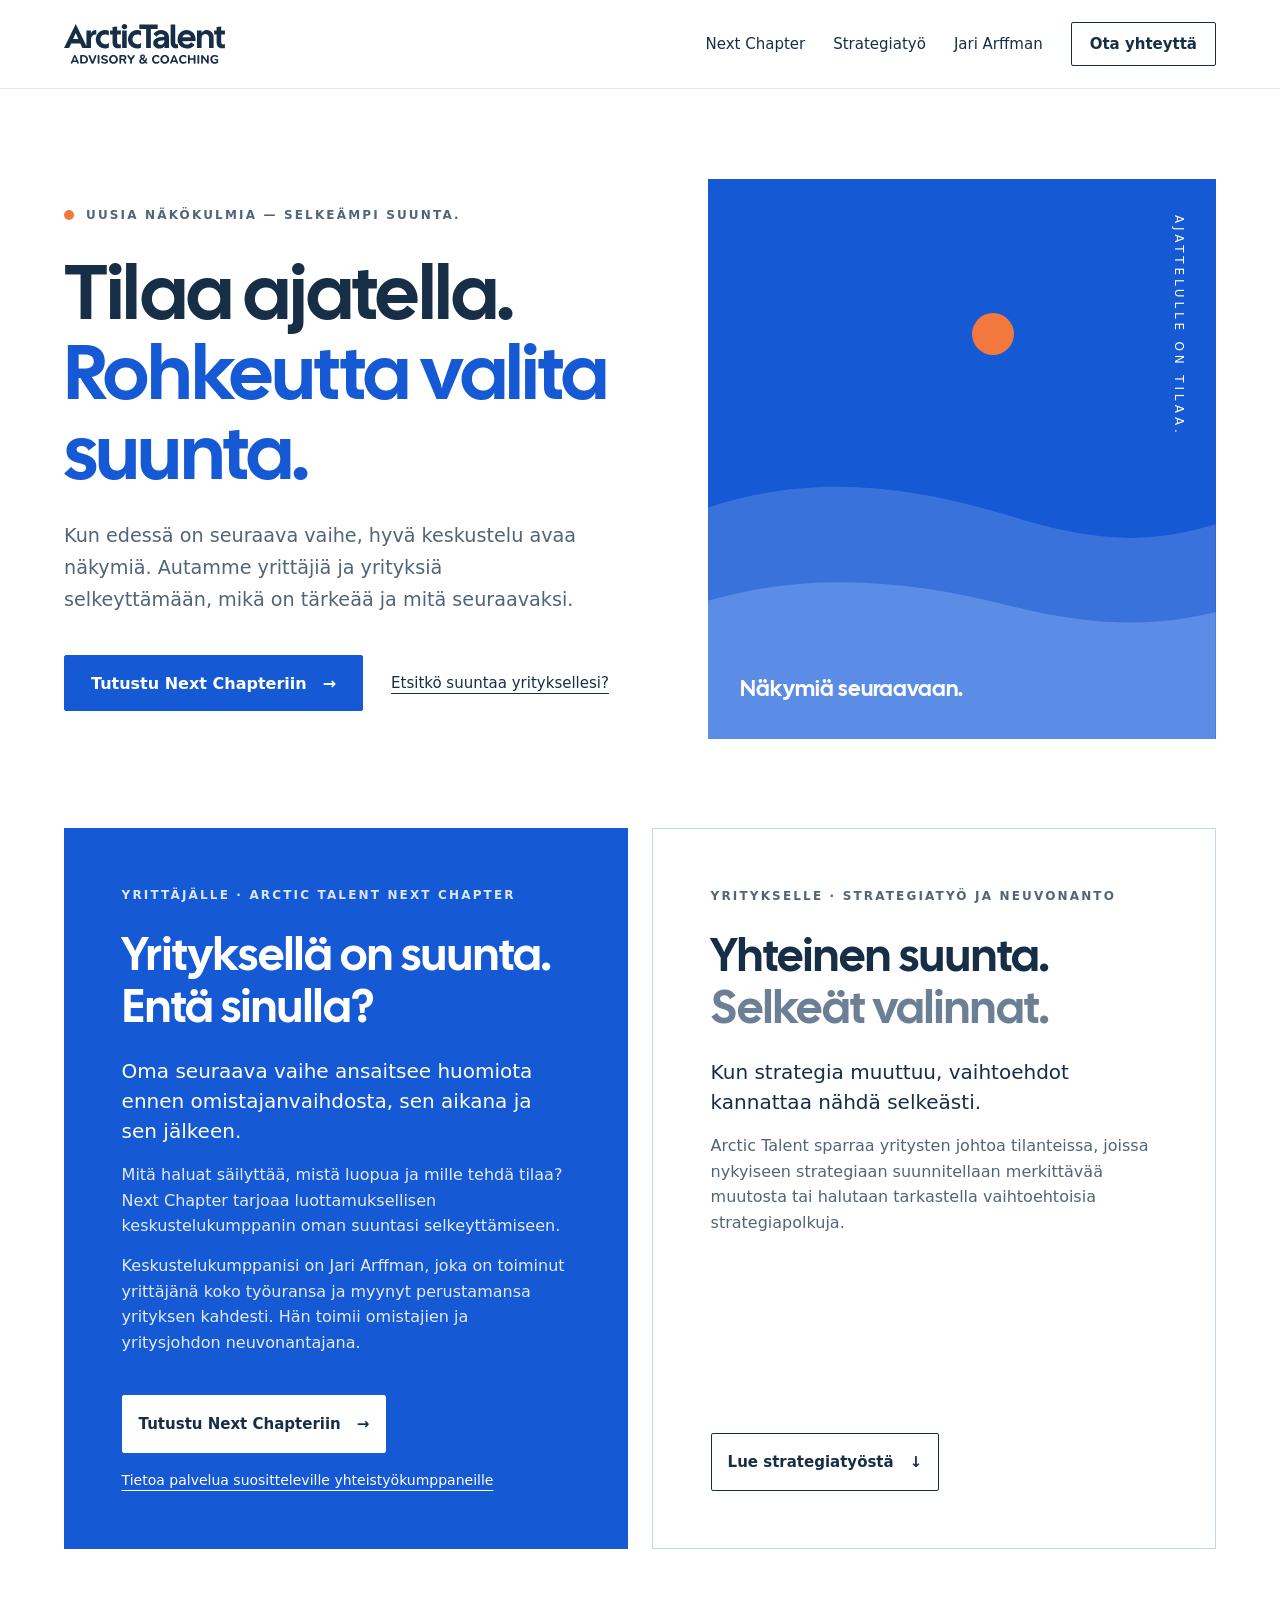
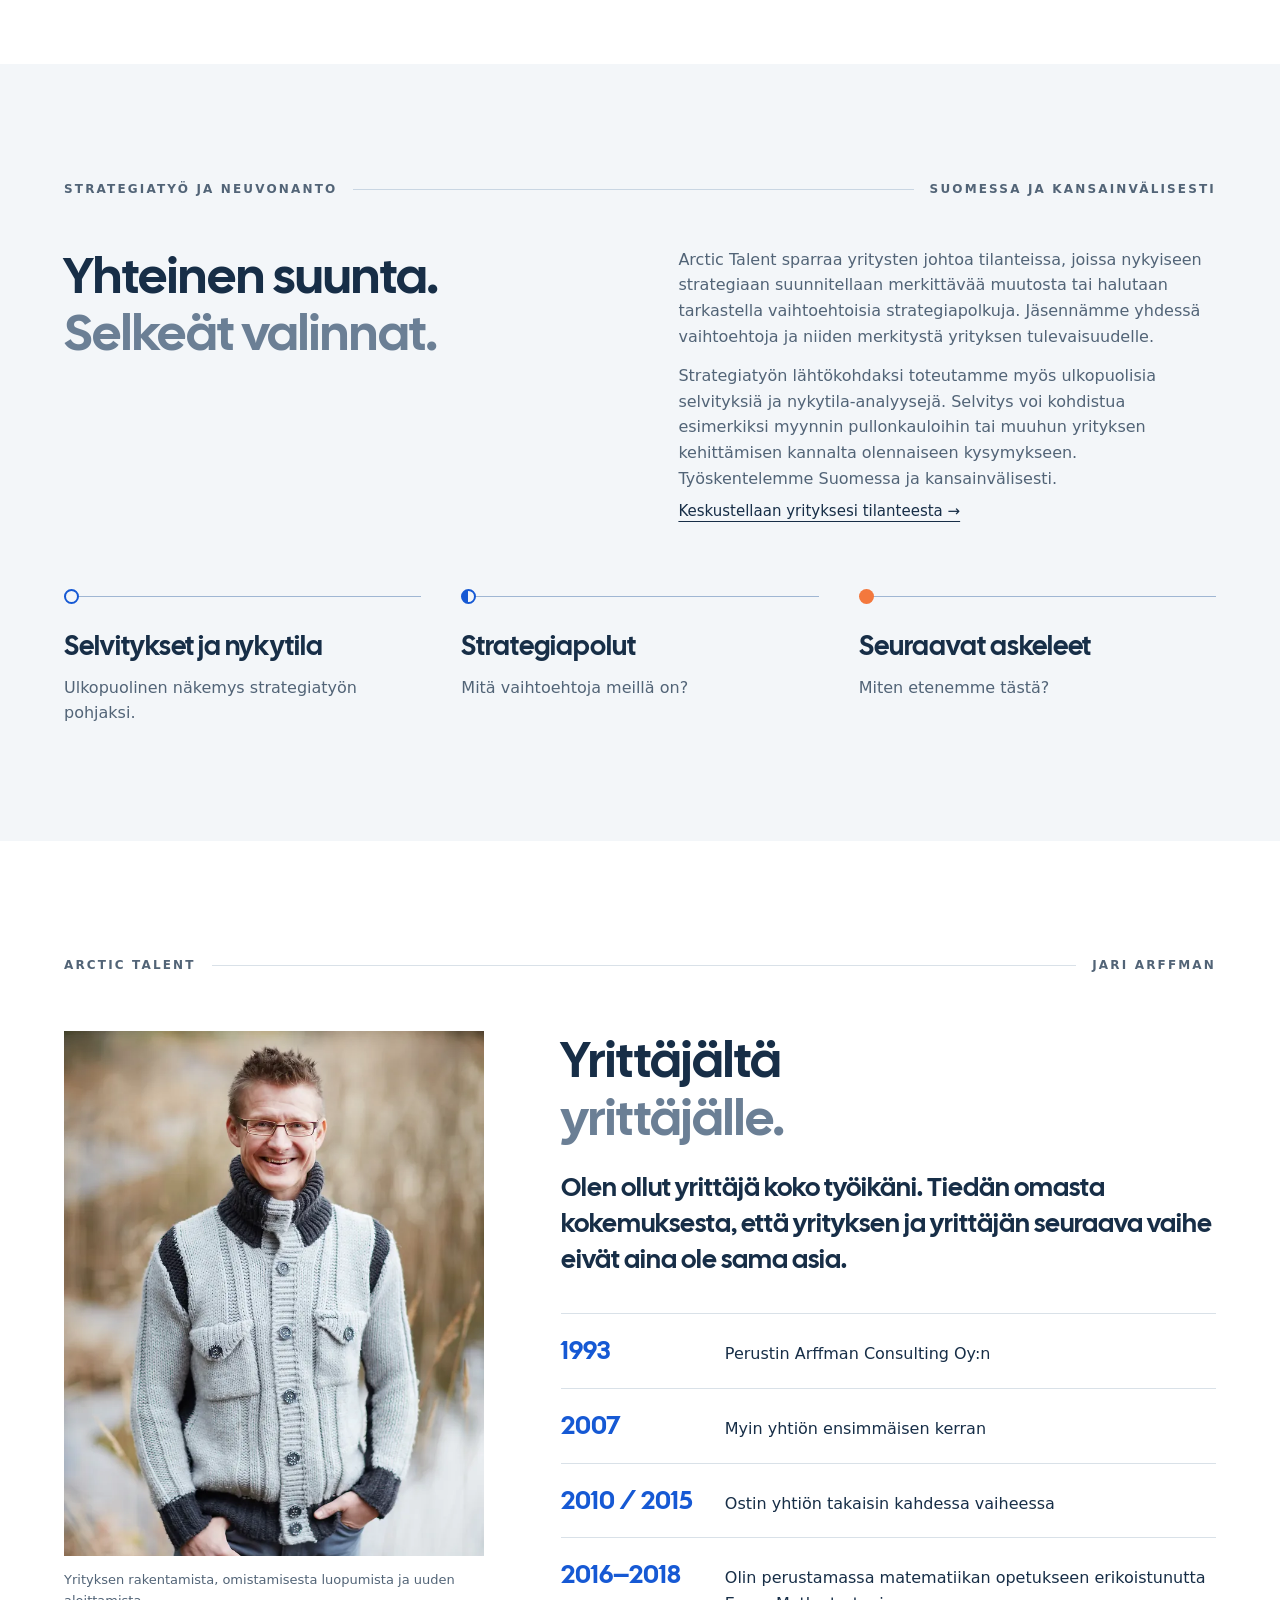
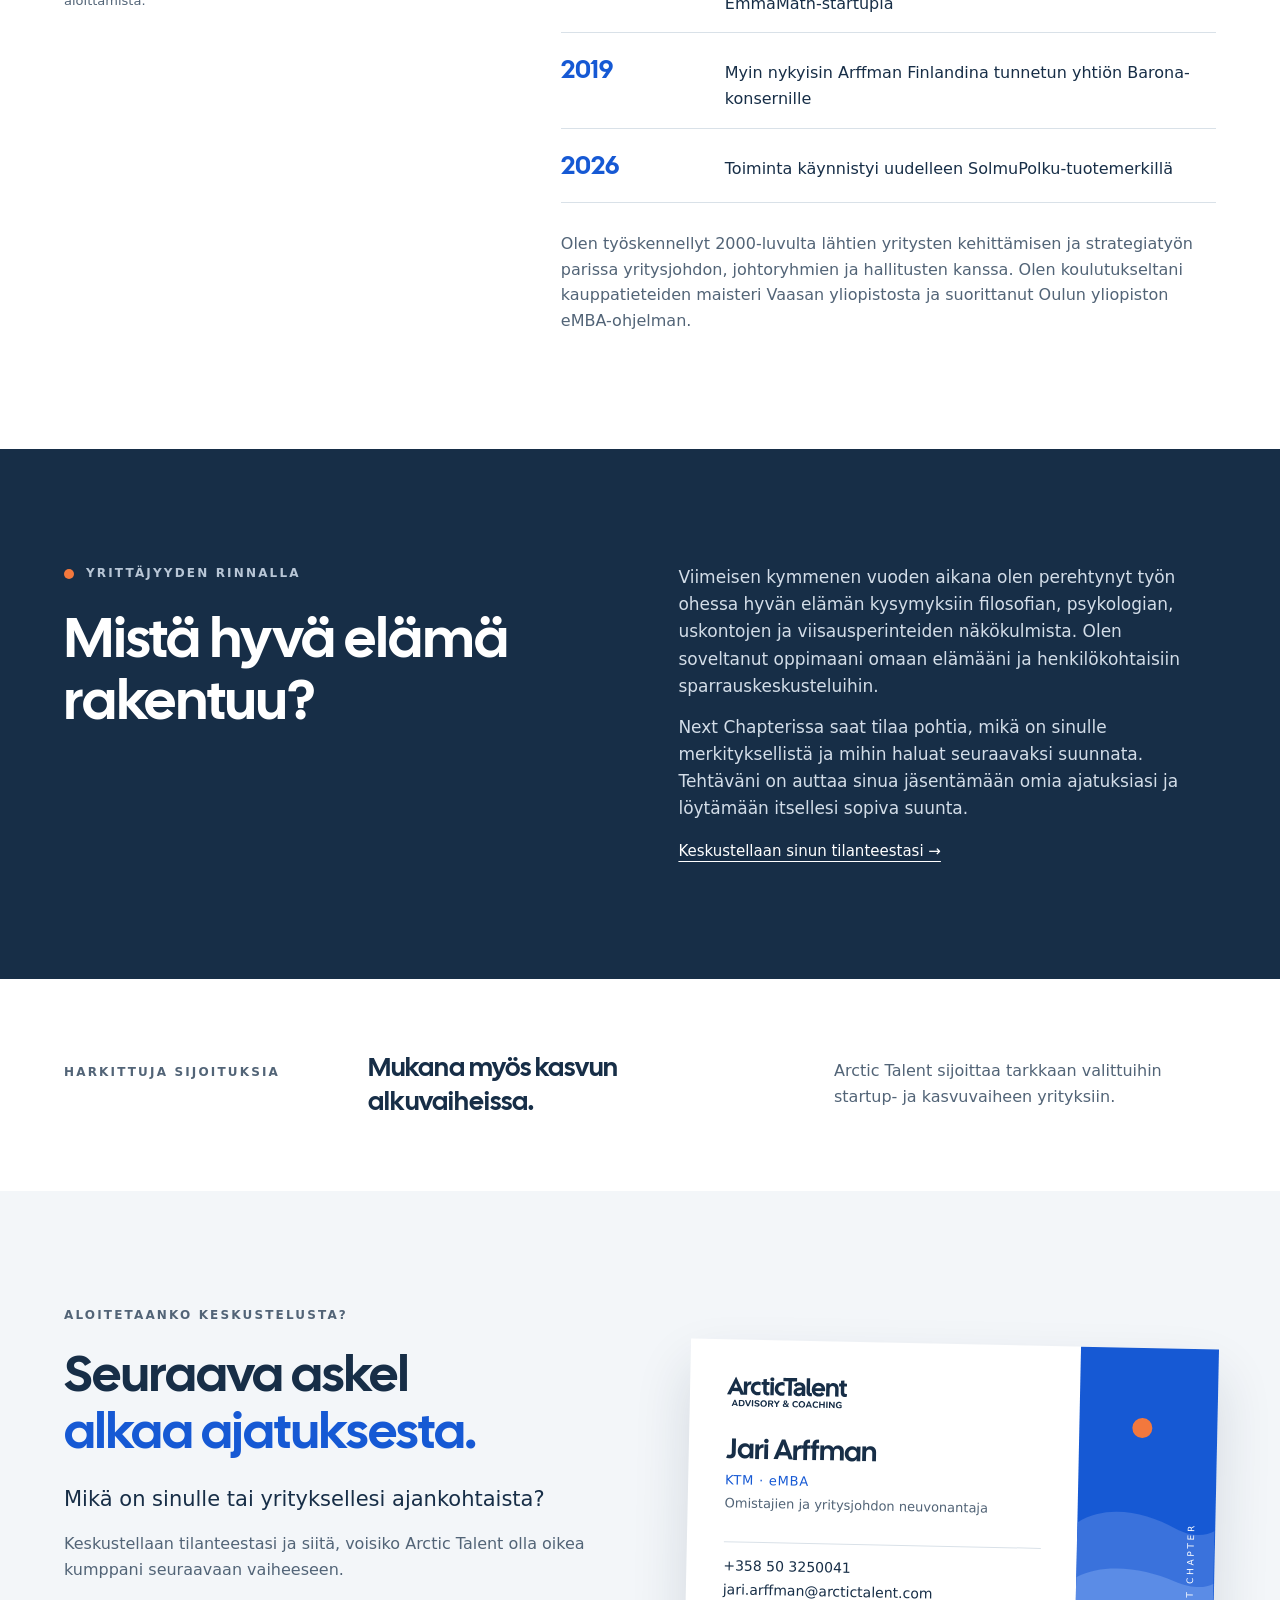
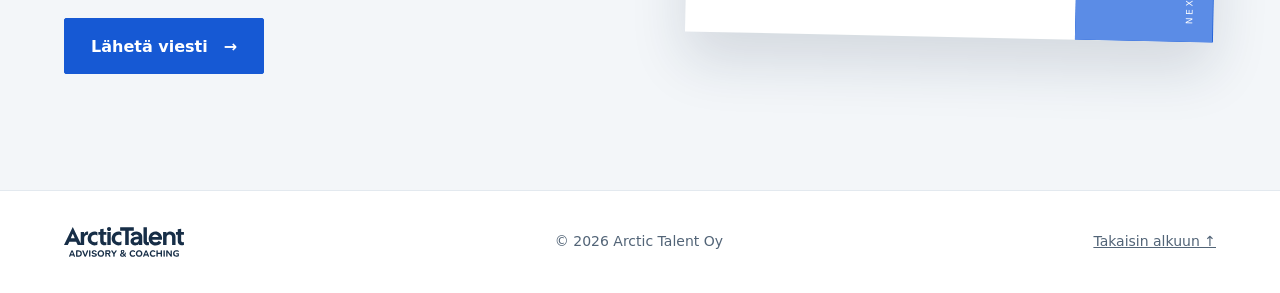
==== index.html @ f3b9536a "Mobiilivalikko: avattava valikko alle 900 px:n näytöille - Valikko/Sulje-painike (aria-expanded), is" ====
<!doctype html>
<html lang="fi">

<head>
  <meta charset="utf-8">
  <meta name="viewport" content="width=device-width,initial-scale=1">
  <title>Arctic Talent — tilaa uudelle suunnalle</title>
  <meta name="description" content="Next Chapter sekä yritysten strategiatyö ja neuvonanto. Arctic Talent auttaa selkeyttämään suuntaa merkittävissä käännekohdissa.">
  <link rel="canonical" href="https://www.arctictalent.com/">
  <meta property="og:type" content="website">
  <meta property="og:locale" content="fi_FI">
  <meta property="og:site_name" content="Arctic Talent">
  <meta property="og:url" content="https://www.arctictalent.com/">
  <meta property="og:title" content="Arctic Talent — tilaa uudelle suunnalle">
  <meta property="og:description" content="Next Chapter sekä yritysten strategiatyö ja neuvonanto. Arctic Talent auttaa selkeyttämään suuntaa merkittävissä käännekohdissa.">
  <meta property="og:image" content="https://www.arctictalent.com/assets/og-etusivu.jpg">
  <meta property="og:image:width" content="1200">
  <meta property="og:image:height" content="630">
  <meta name="twitter:card" content="summary_large_image">
  <link rel="icon" href="/favicon.ico" sizes="32x32">
  <link rel="icon" href="/favicon.svg" type="image/svg+xml">
  <link rel="apple-touch-icon" href="/apple-touch-icon.png">
  <meta name="theme-color" content="#1659d4">
  <script>document.documentElement.classList.add("js");setTimeout(function(){if(!window.__revealReady)document.documentElement.classList.add("reveal-off")},3000)</script>
  
<link rel="preconnect" href="https://fonts.googleapis.com">
<link rel="preconnect" href="https://fonts.gstatic.com" crossorigin>
<link href="https://fonts.googleapis.com/css2?family=Cal+Sans&family=SN+Pro:ital,wght@0,200..900;1,200..900&display=swap" rel="stylesheet">

  <link rel="stylesheet" href="/style.css?v=4">
  <script src="/assets/reveal.js?v=2" defer></script>
  <script src="/assets/menu.js?v=1" defer></script>
</head>

<body>
  <a class="skip" href="#sisalto">Siirry sisältöön</a>

  <header class="site-header">
    <div class="wrap">
      <a class="logo" href="/" aria-label="Arctic Talent – etusivu"><img src="/assets/ArcticTalent.svg?v=5" alt="" width="518" height="129"></a>
      <button class="nav-toggle" type="button" aria-expanded="false" aria-controls="paavalikko"><span class="nav-toggle-label">Valikko</span><span class="nav-toggle-icon" aria-hidden="true"></span></button>
      <nav class="nav" id="paavalikko" aria-label="Päänavigaatio">
        <a href="/next-chapter/">Next Chapter</a>
        <a href="#strategia">Strategiatyö</a>
        <a href="#meista">Jari Arffman</a>
        <a class="btn btn--outline btn--small" href="#yhteys">Ota yhteyttä</a>
      </nav>
    </div>
  </header>

  <main id="sisalto">

    <section class="hero hero--home">
      <div class="wrap">
        <div class="hero-copy">
          <p class="label label--dot"><span class="dot" aria-hidden="true"></span>Uusia näkökulmia — Selkeämpi suunta.</p>
          <h1>Tilaa ajatella.<br><em>Rohkeutta valita suunta.</em></h1>
          <p class="hero-lead">Kun edessä on seuraava vaihe, hyvä keskustelu avaa näkymiä. Autamme yrittäjiä ja yrityksiä selkeyttämään, mikä on tärkeää ja mitä seuraavaksi.</p>
          <div class="actions">
            <a class="btn" href="/next-chapter/">Tutustu Next Chapteriin <span aria-hidden="true">→</span></a>
            <a class="link" href="#strategia">Etsitkö suuntaa yrityksellesi?</a>
          </div>
        </div>
        <div class="hero-art hero-art--home panel" aria-hidden="true">
          <svg class="waves" viewBox="0 0 400 600" preserveAspectRatio="none"><path d="M0 352 C90 312 170 332 250 366 C320 394 360 386 400 370 L400 600 L0 600 Z" fill="#3a72dc"/><path d="M0 452 C80 420 160 430 240 458 C310 482 360 478 400 464 L400 600 L0 600 Z" fill="#5b8ce6"/></svg>
          <span class="sun"></span>
          <span class="vertical">Ajattelulle on tilaa.</span>
          <p class="caption">Näkymiä seuraavaan.</p>
        </div>
      </div>
    </section>

    <section class="doors section section--flush-top" aria-label="Palvelut">
      <div class="wrap">
        <div class="door door--blue">
          <p class="label">Yrittäjälle · Arctic Talent Next Chapter</p>
          <h2>Yrityksellä on suunta.<br>Entä sinulla?</h2>
          <p class="lead-large">Oma seuraava vaihe ansaitsee huomiota ennen omistajanvaihdosta, sen aikana ja sen jälkeen.</p>
          <div class="stack body">
            <p>Mitä haluat säilyttää, mistä luopua ja mille tehdä tilaa? Next Chapter tarjoaa luottamuksellisen keskustelukumppanin oman suuntasi selkeyttämiseen.</p>
            <p>Keskustelukumppanisi on Jari Arffman, joka on toiminut yrittäjänä koko työuransa ja myynyt perustamansa yrityksen kahdesti. Hän toimii omistajien ja yritysjohdon neuvonantajana.</p>
          </div>
          <div class="door-actions">
            <a class="btn btn--white btn--medium" href="/next-chapter/">Tutustu Next Chapteriin <span aria-hidden="true">→</span></a>
            <a class="link" href="/next-chapter/#kumppaneille">Tietoa palvelua suositteleville yhteistyökumppaneille</a>
          </div>
        </div>
        <div class="door door--line">
          <p class="label">Yritykselle · Strategiatyö ja neuvonanto</p>
          <h2>Yhteinen suunta.<br><span>Selkeät valinnat.</span></h2>
          <p class="lead-large">Kun strategia muuttuu, vaihtoehdot kannattaa nähdä selkeästi.</p>
          <div class="stack body">
            <p>Arctic Talent sparraa yritysten johtoa tilanteissa, joissa nykyiseen strategiaan suunnitellaan merkittävää muutosta tai halutaan tarkastella vaihtoehtoisia strategiapolkuja.</p>
          </div>
          <div class="door-actions">
            <a class="btn btn--outline btn--medium" href="#strategia">Lue strategiatyöstä <span aria-hidden="true">↓</span></a>
          </div>
        </div>
      </div>
    </section>

    <section class="section section--snow" id="strategia">
      <div class="wrap">
        <p class="running-head label"><span>Strategiatyö ja neuvonanto</span><span class="rule" aria-hidden="true"></span><span>Suomessa ja kansainvälisesti</span></p>
        <div class="split">
          <h2 class="title">Yhteinen suunta.<br><span>Selkeät valinnat.</span></h2>
          <div class="stack body">
            <p>Arctic Talent sparraa yritysten johtoa tilanteissa, joissa nykyiseen strategiaan suunnitellaan merkittävää muutosta tai halutaan tarkastella vaihtoehtoisia strategiapolkuja. Jäsennämme yhdessä vaihtoehtoja ja niiden merkitystä yrityksen tulevaisuudelle.</p>
            <p>Strategiatyön lähtökohdaksi toteutamme myös ulkopuolisia selvityksiä ja nykytila-analyysejä. Selvitys voi kohdistua esimerkiksi myynnin pullonkauloihin tai muuhun yrityksen kehittämisen kannalta olennaiseen kysymykseen. Työskentelemme Suomessa ja kansainvälisesti.</p>
            <a class="link" href="#yhteys">Keskustellaan yrityksesi tilanteesta →</a>
          </div>
        </div>
        <ol class="timeline timeline--plain">
          <li>
            <span class="marker marker--empty" aria-hidden="true"></span>
            <h3>Selvitykset ja nykytila</h3>
            <p class="body">Ulkopuolinen näkemys strategiatyön pohjaksi.</p>
          </li>
          <li>
            <span class="marker marker--half" aria-hidden="true"></span>
            <h3>Strategiapolut</h3>
            <p class="body">Mitä vaihtoehtoja meillä on?</p>
          </li>
          <li>
            <span class="marker marker--sun" aria-hidden="true"></span>
            <h3>Seuraavat askeleet</h3>
            <p class="body">Miten etenemme tästä?</p>
          </li>
        </ol>
      </div>
    </section>

    <section class="section" id="meista">
      <div class="wrap">
        <p class="running-head label"><span>Arctic Talent</span><span class="rule" aria-hidden="true"></span><span>Jari Arffman</span></p>
        <div class="bio">
          <figure class="bio-photo">
            <picture>
              <source srcset="/assets/jari-arffman.webp" type="image/webp">
              <img src="/assets/jari-arffman.jpg" alt="Jari Arffman" width="700" height="1050" loading="lazy" decoding="async">
            </picture>
            <figcaption>Yrityksen rakentamista, omistamisesta luopumista ja uuden aloittamista.</figcaption>
          </figure>
          <div class="bio-text">
            <h2 class="title">Yrittäjältä<br><span>yrittäjälle.</span></h2>
            <p class="lead-serif">Olen ollut yrittäjä koko työikäni. Tiedän omasta kokemuksesta, että yrityksen ja yrittäjän seuraava vaihe eivät aina ole sama asia.</p>
            <ol class="years">
              <li><span class="year">1993</span><span class="year-text">Perustin Arffman Consulting Oy:n</span></li>
              <li><span class="year">2007</span><span class="year-text">Myin yhtiön ensimmäisen kerran</span></li>
              <li><span class="year">2010 / 2015</span><span class="year-text">Ostin yhtiön takaisin kahdessa vaiheessa</span></li>
              <li><span class="year">2016–2018</span><span class="year-text">Olin perustamassa matematiikan opetukseen erikoistunutta EmmaMath-startupia</span></li>
              <li><span class="year">2019</span><span class="year-text">Myin nykyisin Arffman Finlandina tunnetun yhtiön Barona-konsernille</span></li>
              <li><span class="year">2026</span><span class="year-text">Toiminta käynnistyi uudelleen SolmuPolku-tuotemerkillä</span></li>
            </ol>
            <div class="stack body">
              <p>Olen työskennellyt 2000-luvulta lähtien yritysten kehittämisen ja strategiatyön parissa yritysjohdon, johtoryhmien ja hallitusten kanssa. Olen koulutukseltani kauppatieteiden maisteri Vaasan yliopistosta ja suorittanut Oulun yliopiston eMBA-ohjelman.</p>
            </div>
          </div>
        </div>
      </div>
    </section>

    <section class="reflection section section--ink" aria-label="Yrittäjyyden rinnalla">
      <div class="wrap">
        <div>
          <p class="label label--dot"><span class="dot" aria-hidden="true"></span>Yrittäjyyden rinnalla</p>
          <h2>Mistä hyvä elämä rakentuu?</h2>
        </div>
        <div class="stack">
          <p>Viimeisen kymmenen vuoden aikana olen perehtynyt työn ohessa hyvän elämän kysymyksiin filosofian, psykologian, uskontojen ja viisausperinteiden näkökulmista. Olen soveltanut oppimaani omaan elämääni ja henkilökohtaisiin sparrauskeskusteluihin.</p>
          <p>Next Chapterissa saat tilaa pohtia, mikä on sinulle merkityksellistä ja mihin haluat seuraavaksi suunnata. Tehtäväni on auttaa sinua jäsentämään omia ajatuksiasi ja löytämään itsellesi sopiva suunta.</p>
          <p><a class="link" href="#yhteys">Keskustellaan sinun tilanteestasi →</a></p>
        </div>
      </div>
    </section>

    <aside class="invest" aria-label="Harkittuja sijoituksia">
      <div class="wrap">
        <p class="label">Harkittuja sijoituksia</p>
        <h3>Mukana myös kasvun alkuvaiheissa.</h3>
        <p class="body">Arctic Talent sijoittaa tarkkaan valittuihin startup- ja kasvuvaiheen yrityksiin.</p>
      </div>
    </aside>

    <section class="contact section section--snow" id="yhteys">
      <div class="wrap">
        <div class="contact-text">
          <p class="label">Aloitetaanko keskustelusta?</p>
          <h2 class="title title--blue">Seuraava askel<br><span>alkaa ajatuksesta.</span></h2>
          <p class="lead-large">Mikä on sinulle tai yrityksellesi ajankohtaista?</p>
          <p class="body">Keskustellaan tilanteestasi ja siitä, voisiko Arctic Talent olla oikea kumppani seuraavaan vaiheeseen.</p>
          <a class="btn" href="mailto:jari.arffman@arctictalent.com?subject=Keskustelu%20Arctic%20Talentin%20kanssa">Lähetä viesti <span aria-hidden="true">→</span></a>
        </div>
        <div class="contact-card">
          <div class="bcard">
            <div class="bcard-body">
              <img src="/assets/ArcticTalent.svg?v=5" alt="Arctic Talent – Advisory &amp; Coaching" width="518" height="129">
              <div>
                <p class="bcard-name">Jari Arffman</p>
                <p class="bcard-degree">KTM · eMBA</p>
                <p class="bcard-role">Omistajien ja yritysjohdon neuvonantaja</p>
              </div>
              <div class="bcard-contact">
                <a href="tel:+358503250041">+358 50 3250041</a>
                <a href="mailto:jari.arffman@arctictalent.com">jari.arffman@arctictalent.com</a>
              </div>
            </div>
            <div class="bcard-art panel" aria-hidden="true">
              <svg class="waves" viewBox="0 0 140 300" preserveAspectRatio="none"><path d="M0 180 C30 160 70 168 100 184 C120 194 132 190 140 186 L140 300 L0 300 Z" fill="#3a72dc"/><path d="M0 236 C30 220 70 226 100 238 C120 246 132 244 140 240 L140 300 L0 300 Z" fill="#5b8ce6"/></svg>
              <span class="sun"></span>
              <span class="vertical">Next Chapter</span>
            </div>
          </div>
        </div>
      </div>
    </section>

  </main>

  <footer class="site-footer">
    <div class="wrap">
      <a class="logo" href="#sisalto" aria-label="Arctic Talent – takaisin alkuun"><img src="/assets/ArcticTalent.svg?v=5" alt="" width="518" height="129"></a>
      <span>© 2026 Arctic Talent Oy</span>
      <a href="#sisalto">Takaisin alkuun ↑</a>
    </div>
  </footer>
</body>

</html>
---- style.css ----
/* =========================================================
   Arctic Talent – tyylit
   Ilme: käyntikortin sininen paneeli, aallot ja aurinko;
   Faculty Glyphic (otsikot) + TASA Explorer (leipäteksti)
   ========================================================= */

/* ===== Muuttujat ===== */
:root {
  --ink: #172e47;
  --muted: #526477;
  --soft: #6b7f95;
  --line: #d9e1e8;
  --line-2: #c9d6e3;
  --line-3: #9fb6d3;
  --snow: #f3f6f9;
  --blue: #1659d4;
  --blue-dark: #1046ae;
  --wave-1: #3a72dc;
  --wave-2: #5b8ce6;
  --sun: #f3783d;
  --on-ink: #b8c6d6;
  --on-ink-2: #d3dde8;
  --heading: "Cal Sans", sans-serif;
  --body: "SN Pro", system-ui, sans-serif;
  --pad: clamp(20px, 5vw, 64px);
  --sec: clamp(72px, 9vw, 128px);
}

/* ===== Perusta ===== */
*, *::before, *::after { box-sizing: border-box; }
html { scroll-behavior: smooth; scroll-padding-top: 24px; }
body {
  margin: 0;
  font-family: var(--body);
  color: var(--ink);
  background: #fff;
  line-height: 1.6;
  -webkit-font-smoothing: antialiased;
}
h1, h2, h3 { font-family: var(--heading); font-weight: 400; margin: 0; }
p, blockquote, figure { margin: 0; }
a { color: inherit; }
a:hover { color: var(--blue); }
a:focus-visible { outline: 3px solid var(--sun); outline-offset: 4px; }
img { max-width: 100%; }
em { font-style: normal; }

.skip { position: fixed; top: -100px; left: 20px; z-index: 20; background: #fff; padding: 10px 14px; }
.skip:focus { top: 10px; }

.wrap { max-width: 1200px; margin: 0 auto; }

/* ===== Osiot ===== */
.section { padding: var(--sec) var(--pad); }
.section--snow { background: var(--snow); }
.section--ink { background: var(--ink); color: #fff; }
.section--flush-top { padding-top: 0; }

/* ===== Typografia ===== */
.label {
  font-size: 12px;
  letter-spacing: 0.18em;
  text-transform: uppercase;
  font-weight: 600;
  color: var(--muted);
}
.label--dot { display: flex; align-items: center; gap: 12px; }
.dot { display: inline-block; flex: none; width: 10px; height: 10px; border-radius: 50%; background: var(--sun); }

.running-head { display: flex; flex-wrap: wrap; align-items: center; gap: 8px 16px; }
.running-head .rule { flex: 1 1 40px; height: 1px; background: var(--line); }
.section--snow .running-head .rule { background: var(--line-2); }
.section--ink .running-head { color: var(--on-ink); }
.section--ink .running-head .rule { background: rgba(255, 255, 255, 0.22); }

.title { font-size: clamp(36px, 4vw, 58px); line-height: 1.12; }
.title span { color: var(--soft); }
.section--ink .title span { color: var(--line-3); }
.title--blue span { color: var(--blue); }

.lead-large { font-size: 21px; line-height: 1.5; }
.body { font-size: 16px; color: var(--muted); }
.section--ink .body { color: var(--on-ink); }
.stack > * + * { margin-top: 14px; }

.link { font-size: 15px; text-decoration: underline; text-underline-offset: 5px; }

/* ===== Painikkeet ===== */
.btn {
  display: inline-flex;
  align-items: center;
  gap: 16px;
  min-height: 56px;
  padding: 0 26px;
  background: var(--blue);
  color: #fff;
  border: 1px solid var(--blue);
  border-radius: 2px;
  font-size: 16px;
  font-weight: 600;
  text-decoration: none;
  transition: background-color .2s ease, color .2s ease;
}
.btn:hover { background: var(--blue-dark); border-color: var(--blue-dark); color: #fff; }
.btn--small { min-height: 44px; padding: 0 18px; font-size: 15px; gap: 10px; }
.btn--medium { min-height: 52px; padding: 1rem; font-size: 15px; }
.btn--outline { background: transparent; color: var(--ink); border-color: var(--ink); }
.btn--outline:hover { background: var(--ink); border-color: var(--ink); color: #fff; }
.btn--white { background: #fff; color: var(--ink); border-color: #fff; }
.btn--white:hover { background: #e8eef7; border-color: #e8eef7; color: var(--ink); }
.btn--light { background: transparent; color: #fff; border-color: #fff; }
.btn--light:hover { background: #fff; border-color: #fff; color: var(--ink); }

.actions { margin-top: 40px; display: flex; flex-wrap: wrap; align-items: center; gap: 16px 28px; }

/* ===== Ylä- ja alatunniste ===== */
.site-header { padding: 22px var(--pad); border-bottom: 1px solid #e3e9ef; }
.site-header .wrap { display: flex; flex-wrap: wrap; align-items: center; justify-content: space-between; gap: 18px 32px; }
.logo { display: block; line-height: 0; }
.logo img { display: block; height: 40px; width: auto; }
.nav { display: flex; flex-wrap: wrap; align-items: center; gap: 8px 28px; font-size: 15px; }
.nav a:not(.btn) { text-decoration: none; }

.site-footer { padding: 36px var(--pad); border-top: 1px solid #e3e9ef; }
.site-footer .wrap { display: flex; flex-wrap: wrap; align-items: center; justify-content: space-between; gap: 20px 32px; font-size: 14px; color: var(--muted); }
.site-footer .logo img { height: 30px; }

/* ===== Käyntikortin paneeli (sininen, aallot, aurinko) ===== */
.panel { position: relative; overflow: hidden; background: var(--blue); }
.panel .waves { position: absolute; inset: 0; width: 100%; height: 100%; }
.panel .sun { position: absolute; border-radius: 50%; background: var(--sun); }
.vertical {
  position: absolute;
  writing-mode: vertical-rl;
  transform: rotate(180deg);
  color: #fff;
  font-size: 12px;
  letter-spacing: 0.32em;
  text-transform: uppercase;
}

/* ===== Hero ===== */
.hero { padding: clamp(48px, 7vw, 96px) var(--pad) clamp(56px, 7vw, 104px); }
.hero .wrap { display: flex; flex-wrap: wrap; align-items: stretch; gap: clamp(40px, 6vw, 88px); }
.hero-copy { flex: 1 1 480px; min-width: 0; display: flex; flex-direction: column; justify-content: center; }
.hero h1 { margin-top: 28px; font-size: clamp(44px, 5.4vw, 78px); line-height: 1.06; letter-spacing: -0.01em; }
.hero h1 em { color: var(--blue); }
.hero--home h1 { font-size: clamp(48px, 6vw, 88px); line-height: 1.04; }
.hero-lead { margin-top: 28px; max-width: 520px; font-size: clamp(17px, 1.5vw, 20px); line-height: 1.65; color: var(--muted); }

.hero-art { flex: 1 1 420px; min-width: 0; position: relative; min-height: 600px; }
.hero-art .panel { position: absolute; top: 0; right: 0; bottom: 0; width: 74%; }
.hero-art .sun { top: 19%; right: 34%; width: 38px; height: 38px; }
.hero-art .vertical { right: 26px; bottom: 36px; }
.hero-portrait { position: absolute; left: 0; bottom: 44px; width: 54%; }
.hero-portrait img { display: block; width: 100%; height: auto; aspect-ratio: 3 / 4; object-fit: cover; object-position: 50% 18%; }
.hero-portrait figcaption, .bio-photo figcaption { margin-top: 14px; font-size: 13px; color: var(--muted); }
.hero-portrait figcaption { margin-top: 0; padding: 8px; background: #fff; }
.hero-portrait strong, .bio-photo strong { color: var(--ink); font-weight: 600; }

.hero-art--home { min-height: 560px; }
.hero-art--home .sun { top: 24%; left: 52%; right: auto; width: 42px; height: 42px; }
.hero-art--home .vertical { top: 36px; right: 28px; bottom: auto; transform: none; }
.hero-art--home .caption { position: absolute; left: 32px; bottom: 32px; color: #fff; font-family: var(--heading); font-size: 22px; }

/* ===== Avauskysymys (Next Chapter) ===== */
.opening .wrap { border-top: 1px solid var(--line); padding-top: clamp(48px, 6vw, 80px); display: flex; flex-wrap: wrap; gap: 32px clamp(40px, 6vw, 96px); }
.opening .label { flex: 0 1 220px; }
.opening-body { flex: 1 1 560px; min-width: 0; }
.opening-question { font-family: var(--heading); font-size: clamp(28px, 3vw, 42px); line-height: 1.3; }
.opening-cols { margin-top: 36px; display: flex; flex-wrap: wrap; gap: 20px 48px; font-size: 17px; color: var(--muted); }
.opening-cols p { flex: 1 1 280px; }

/* ===== Kaksipalstainen asettelu ===== */
.split { margin-top: 48px; display: flex; flex-wrap: wrap; gap: 32px clamp(40px, 6vw, 96px); }
.split > * { flex: 1 1 440px; min-width: 0; }
.split--end { align-items: end; }
.split .lead-large + .body { margin-top: 18px; }

/* ===== Aikajana: ennen – aikana – jälkeen ===== */
.timeline { list-style: none; margin: 72px 0 0; padding: 0; display: flex; flex-wrap: wrap; gap: 48px 40px; }
.timeline > li { flex: 1 1 280px; min-width: 0; position: relative; border-top: 1px solid var(--line-3); padding-top: 32px; }
.marker { position: absolute; top: -8px; left: 0; width: 15px; height: 15px; border-radius: 50%; }
.marker--empty { border: 2px solid var(--blue); background: var(--snow); }
.marker--half { border: 2px solid var(--blue); background: linear-gradient(90deg, var(--blue) 50%, var(--snow) 50%); }
.marker--sun { background: var(--sun); }
.timeline .label { color: var(--blue); }
.timeline h3 { font-size: 27px; line-height: 1.25; }
.timeline .label + h3 { margin-top: 14px; }
.timeline .body { margin-top: 12px; }
.closing-note { margin-top: 64px; max-width: 760px; font-family: var(--heading); font-size: 22px; line-height: 1.45; }

/* ===== Työskentelyn vaiheet ===== */
.steps { list-style: none; margin: 80px 0 0; padding: 0; display: flex; flex-wrap: wrap; gap: 64px 32px; }
.steps > li { flex: 1 1 230px; min-width: 0; position: relative; border-top: 2px solid var(--line); padding-top: 34px; }
.step-dot { position: absolute; top: -7px; left: 0; width: 12px; height: 12px; border-radius: 50%; background: var(--line-2); }
.step--key { border-top-color: var(--blue) !important; }
.step--key .step-dot { top: -48px; width: 34px; height: 34px; background: var(--sun); }
.step-meta { font-size: 13px; color: var(--muted); }
.step--key .step-meta { color: var(--blue); font-weight: 600; }
.steps h3 { margin-top: 10px; font-size: 24px; line-height: 1.25; }
.steps .body { margin-top: 12px; font-size: 15px; }

/* ===== Lähitapaaminen ja tavoitteet ===== */
.detail { margin-top: clamp(80px, 10vw, 136px); display: flex; flex-wrap: wrap; align-items: start; gap: 56px clamp(40px, 6vw, 96px); }
.detail-main { flex: 1 1 520px; min-width: 0; }
.detail-aside { flex: 1 1 380px; min-width: 0; }
.detail-main h3 { margin-top: 16px; font-size: clamp(28px, 2.8vw, 38px); line-height: 1.2; }
.detail-main h3 + .stack { margin-top: 20px; }
.detail-main .label--spaced { margin-top: 48px; }

.goals { list-style: none; margin: 20px 0 0; padding: 0; }
.goals li { display: flex; gap: 20px; padding: 18px 0; border-top: 1px solid var(--line); }
.goals li:last-child { border-bottom: 1px solid var(--line); }
.goal-num { flex: 0 0 28px; font-family: var(--heading); font-size: 26px; line-height: 1; color: var(--blue); }
.goals strong { color: var(--ink); font-weight: 600; }
.goals + .body { margin-top: 24px; }

.sheet {
  max-width: 420px;
  padding: 36px 36px 44px;
  background: #fff;
  border: 1px solid var(--line);
  box-shadow: 0 24px 48px rgba(23, 46, 71, 0.10);
  transform: rotate(-1.5deg);
}
.sheet img { display: block; height: 26px; width: auto; }
.sheet .label { margin-top: 28px; font-size: 11px; }
.sheet-title { margin-top: 22px; font-family: var(--heading); font-size: 18px; }
.sheet-lines { margin-top: 10px; display: flex; flex-direction: column; gap: 8px; }
.sheet-lines span { display: block; height: 7px; background: #e6edf4; }
.detail-aside h3 { margin-top: 48px; font-size: 26px; }
.detail-aside .body { margin-top: 12px; max-width: 460px; }

/* ===== Hinta ===== */
.price .wrap { display: flex; flex-wrap: wrap; border: 1px solid var(--line); }
.price-body { flex: 4 1 600px; min-width: 0; padding: clamp(32px, 4.5vw, 64px); display: flex; flex-wrap: wrap; gap: 40px 64px; }
.price-main { flex: 1 1 300px; }
.price-amount { margin-top: 18px; font-family: var(--heading); font-size: clamp(52px, 5.4vw, 76px); line-height: 1; color: var(--blue); white-space: nowrap; }
.price-vat { margin-top: 10px; font-size: 16px; color: var(--muted); }
.price-main .btn { margin-top: 36px; }
.price-note { margin-top: 14px; font-size: 14px; color: var(--muted); }
.price-text { flex: 1 1 320px; min-width: 0; display: flex; flex-direction: column; gap: 14px; }
.price-text strong { color: var(--ink); font-weight: 600; }
.price-art { flex: 1 1 200px; min-height: 200px; }
.price-art .sun { top: 22%; left: 44%; width: 30px; height: 30px; }
.price-art .vertical { right: 22px; bottom: 28px; font-size: 11px; }

/* ===== Käytännön järjestelyt ===== */
.grid-2 { margin-top: 56px; display: flex; flex-wrap: wrap; gap: 48px clamp(40px, 6vw, 96px); }
.grid-2 > div { flex: 1 1 440px; min-width: 0; border-top: 1px solid var(--line-2); padding-top: 24px; }
.grid-2 h3 { font-size: 24px; }
.grid-2 .body { margin-top: 12px; }

/* ===== Lainaus ===== */
.quote { position: relative; overflow: hidden; background: var(--blue); color: #fff; padding: clamp(80px, 10vw, 140px) var(--pad) clamp(120px, 14vw, 200px); }
.quote .waves { position: absolute; left: 0; right: 0; bottom: 0; width: 100%; height: 42%; }
.quote .wrap { position: relative; max-width: 1000px; }
.quote .dot { width: 26px; height: 26px; }
.quote blockquote { margin-top: 36px; font-family: var(--heading); font-size: clamp(30px, 3.6vw, 52px); line-height: 1.25; }
.quote cite { display: block; margin-top: 28px; font-style: normal; font-size: 15px; letter-spacing: 0.04em; }

/* ===== Jari ===== */
.bio { margin-top: 56px; display: flex; flex-wrap: wrap; gap: 48px clamp(40px, 6vw, 96px); }
.bio-photo { flex: 0 1 420px; min-width: 0; }
.bio-photo img { display: block; width: 100%; height: auto; aspect-ratio: 4 / 5; object-fit: cover; object-position: 50% 20%; }
.bio-text { flex: 1 1 480px; min-width: 0; }
.bio-text .lead-large { margin-top: 24px; }
.bio-text .lead-serif { margin-top: 24px; font-family: var(--heading); font-size: clamp(22px, 2vw, 27px); line-height: 1.4; }
.years { list-style: none; margin: 36px 0 0; padding: 0; }
.years li { display: flex; flex-wrap: wrap; align-items: baseline; gap: 4px 24px; padding: 16px 0; border-top: 1px solid var(--line); }
.years li:last-child { border-bottom: 1px solid var(--line); }
.year { flex: 0 0 140px; font-family: var(--heading); font-size: 26px; color: var(--blue); }
.year-text { flex: 1 1 220px; font-size: 16px; }
.years + .stack { margin-top: 28px; }
.bio-text .link { display: inline-block; margin-top: 24px; }

/* ===== Yhteistyökumppanit ===== */
.note-box { margin-top: 64px; padding: clamp(28px, 4vw, 48px); background: rgba(255, 255, 255, 0.06); display: flex; flex-wrap: wrap; gap: 24px clamp(32px, 5vw, 72px); }
.note-box h3 { flex: 1 1 300px; display: flex; align-items: flex-start; gap: 16px; font-size: 28px; line-height: 1.25; }
.note-box h3 .dot { margin-top: 10px; width: 14px; height: 14px; }
.note-text { flex: 1 1 520px; min-width: 0; display: flex; flex-direction: column; gap: 12px; font-size: 16px; color: var(--on-ink-2); }
.numbered { margin-top: 64px; display: flex; flex-wrap: wrap; gap: 48px 40px; }
.numbered > div { flex: 1 1 280px; min-width: 0; border-top: 1px solid rgba(255, 255, 255, 0.28); padding-top: 24px; }
.num { font-family: var(--heading); font-size: 40px; line-height: 1; color: var(--line-3); }
.numbered .label { margin-top: 18px; color: var(--on-ink); }
.numbered h3 { margin-top: 10px; font-size: 24px; line-height: 1.3; }
.numbered .body { margin-top: 12px; font-size: 15px; }
.section--ink > .wrap > .btn { margin-top: 56px; }

/* ===== Yhteystiedot ja käyntikortti ===== */
.contact .wrap { display: flex; flex-wrap: wrap; align-items: center; gap: 56px clamp(40px, 6vw, 96px); }
.contact-text { flex: 1 1 460px; min-width: 0; }
.contact-text .title { margin-top: 20px; }
.contact-text .lead-large { margin-top: 24px; }
.contact-text .body { margin-top: 16px; }
.contact-text .btn { margin-top: 36px; }
.contact-card { flex: 1 1 440px; min-width: 0; display: flex; justify-content: center; }
.bcard {
  width: 100%;
  max-width: 540px;
  aspect-ratio: 90 / 50;
  display: flex;
  background: #fff;
  box-shadow: 0 28px 56px rgba(23, 46, 71, 0.14);
  transform: rotate(1.2deg);
}
.bcard-body { flex: 1 1 auto; min-width: 0; padding: 7% 7% 6%; display: flex; flex-direction: column; justify-content: space-between; gap: 12px; }
.bcard-body > img { align-self: flex-start; height: 30px; width: auto; }
.bcard-name { font-family: var(--heading); font-size: clamp(22px, 2.2vw, 30px); line-height: 1.1; }
.bcard-degree { margin-top: 6px; font-size: 13px; letter-spacing: 0.06em; color: var(--blue); }
.bcard-role { margin-top: 2px; font-size: 13px; color: var(--muted); }
.bcard-contact { border-top: 1px solid var(--line); padding-top: 12px; display: flex; flex-direction: column; gap: 2px; font-size: 14px; }
.bcard-contact a { text-decoration: none; overflow-wrap: anywhere; }
.bcard-contact a:hover { text-decoration: underline; }
.bcard-art { flex: 0 0 26%; }
.bcard-art .sun { top: 24%; left: 38%; width: 20px; height: 20px; }
.bcard-art .vertical { right: 16px; bottom: 18px; font-size: 9px; letter-spacing: 0.3em; }

/* ===== Etusivu: kaksi palvelua ===== */
.doors .wrap { display: flex; flex-wrap: wrap; gap: 24px; }
.door { flex: 1 1 480px; min-width: 0; padding: clamp(32px, 4.5vw, 64px); display: flex; flex-direction: column; }
.door--blue { background: var(--blue); color: #fff; }
.door--blue .label { color: #dbe6fa; }
.door--blue .body { color: #e3ebfb; }
.door--line { border: 1px solid var(--line-2); }
.door h2 { margin-top: 24px; font-size: clamp(34px, 3.6vw, 50px); line-height: 1.12; }
.door--line h2 span { color: var(--soft); }
.door .lead-large { margin-top: 24px; font-size: 20px; }
.door .lead-large + .stack { margin-top: 16px; }
.door-actions { margin-top: auto; padding-top: 40px; display: flex; flex-wrap: wrap; align-items: center; gap: 16px 28px; }
.door--blue .link { color: #fff; font-size: 14px; }

.timeline--plain h3 { margin-top: 0; }
.split .stack .link { display: inline-block; margin-top: 8px; color: var(--ink); }

.reflection .wrap { display: flex; flex-wrap: wrap; gap: 40px clamp(40px, 6vw, 96px); }
.reflection .wrap > div { flex: 1 1 420px; min-width: 0; }
.reflection .label { color: var(--on-ink); }
.reflection h2 { margin-top: 24px; font-size: clamp(38px, 4.4vw, 64px); line-height: 1.1; }
.reflection .stack { display: flex; flex-direction: column; justify-content: end; font-size: 17px; color: var(--on-ink-2); }
.reflection .link { color: #fff; }

.invest { padding: clamp(48px, 6vw, 72px) var(--pad); }
.invest .wrap { display: flex; flex-wrap: wrap; align-items: baseline; gap: 12px clamp(32px, 5vw, 72px); }
.invest .label { flex: 0 1 240px; }
.invest h3 { flex: 1 1 360px; font-size: 26px; line-height: 1.3; }
.invest .body { flex: 1 1 340px; }

/* ===== 404 ===== */
.error-page .hero-copy { min-height: 40vh; }

/* ===== Pienet näytöt ===== */
@media (max-width: 600px) {
  .logo img { height: 32px; }
  .site-footer .logo img { height: 26px; }
  .nav { gap: 6px 20px; font-size: 14px; }
  .hero-art { min-height: 500px; }
  .hero-portrait { width: 60%; bottom: 32px; }
  .hero-art--home { min-height: 380px; }
  .bcard { aspect-ratio: auto; min-height: 220px; transform: none; }
  .bcard-body > img { height: 24px; }
  .sheet { transform: none; padding: 28px; }
  .year { flex-basis: 100%; }
}

/* ===== Mobiilivalikko ===== */
.nav-toggle { display: none; }
@media (max-width: 900px) {
  .js .nav-toggle {
    display: inline-flex;
    align-items: center;
    gap: 12px;
    min-height: 44px;
    margin-right: -6px;
    padding: 0 6px 0 14px;
    background: none;
    border: 0;
    font: inherit;
    font-size: 15px;
    font-weight: 600;
    color: var(--ink);
    cursor: pointer;
  }
  .js .nav-toggle:focus-visible { outline: 3px solid var(--sun); outline-offset: 2px; }
  .nav-toggle-icon { position: relative; width: 22px; height: 14px; }
  .nav-toggle-icon::before, .nav-toggle-icon::after {
    content: "";
    position: absolute;
    left: 0;
    width: 100%;
    height: 2px;
    background: currentColor;
    transition: transform .25s ease, top .25s ease;
  }
  .nav-toggle-icon::before { top: 2px; }
  .nav-toggle-icon::after { top: 10px; }
  .is-open .nav-toggle-icon::before { top: 6px; transform: rotate(45deg); }
  .is-open .nav-toggle-icon::after { top: 6px; transform: rotate(-45deg); }

  .js .site-header .nav {
    display: none;
    flex-basis: 100%;
    flex-direction: column;
    align-items: stretch;
    gap: 0;
    padding: 4px 0 8px;
    font-size: 15px;
  }
  .js .site-header.is-open .nav { display: flex; }
  .js .site-header .nav a:not(.btn) {
    display: block;
    padding: 14px 0;
    border-bottom: 1px solid var(--line);
    font-family: var(--heading);
    font-size: 22px;
    line-height: 1.3;
  }
  .js .site-header .nav .btn {
    margin-top: 24px;
    justify-content: center;
    min-height: 52px;
    font-size: 16px;
    background: var(--blue);
    border-color: var(--blue);
    color: #fff;
  }
}
@media (prefers-reduced-motion: reduce) {
  .nav-toggle-icon::before, .nav-toggle-icon::after { transition: none; }
}

/* ===== Reveal-animaatiot ===== */
@media (prefers-reduced-motion: no-preference) {
  .js:not(.reveal-off) .reveal,
  .js:not(.reveal-off):not(.reveal-ready) :is(.hero-copy > *, .hero-art) {
    opacity: 0;
    transform: translateY(24px);
    transition: opacity .7s ease, transform .7s cubic-bezier(.2, .7, .2, 1);
  }
  .js:not(.reveal-off) .reveal.is-visible {
    opacity: 1;
    transform: none;
  }
}
@media (prefers-reduced-motion: reduce) {
  html { scroll-behavior: auto; }
}
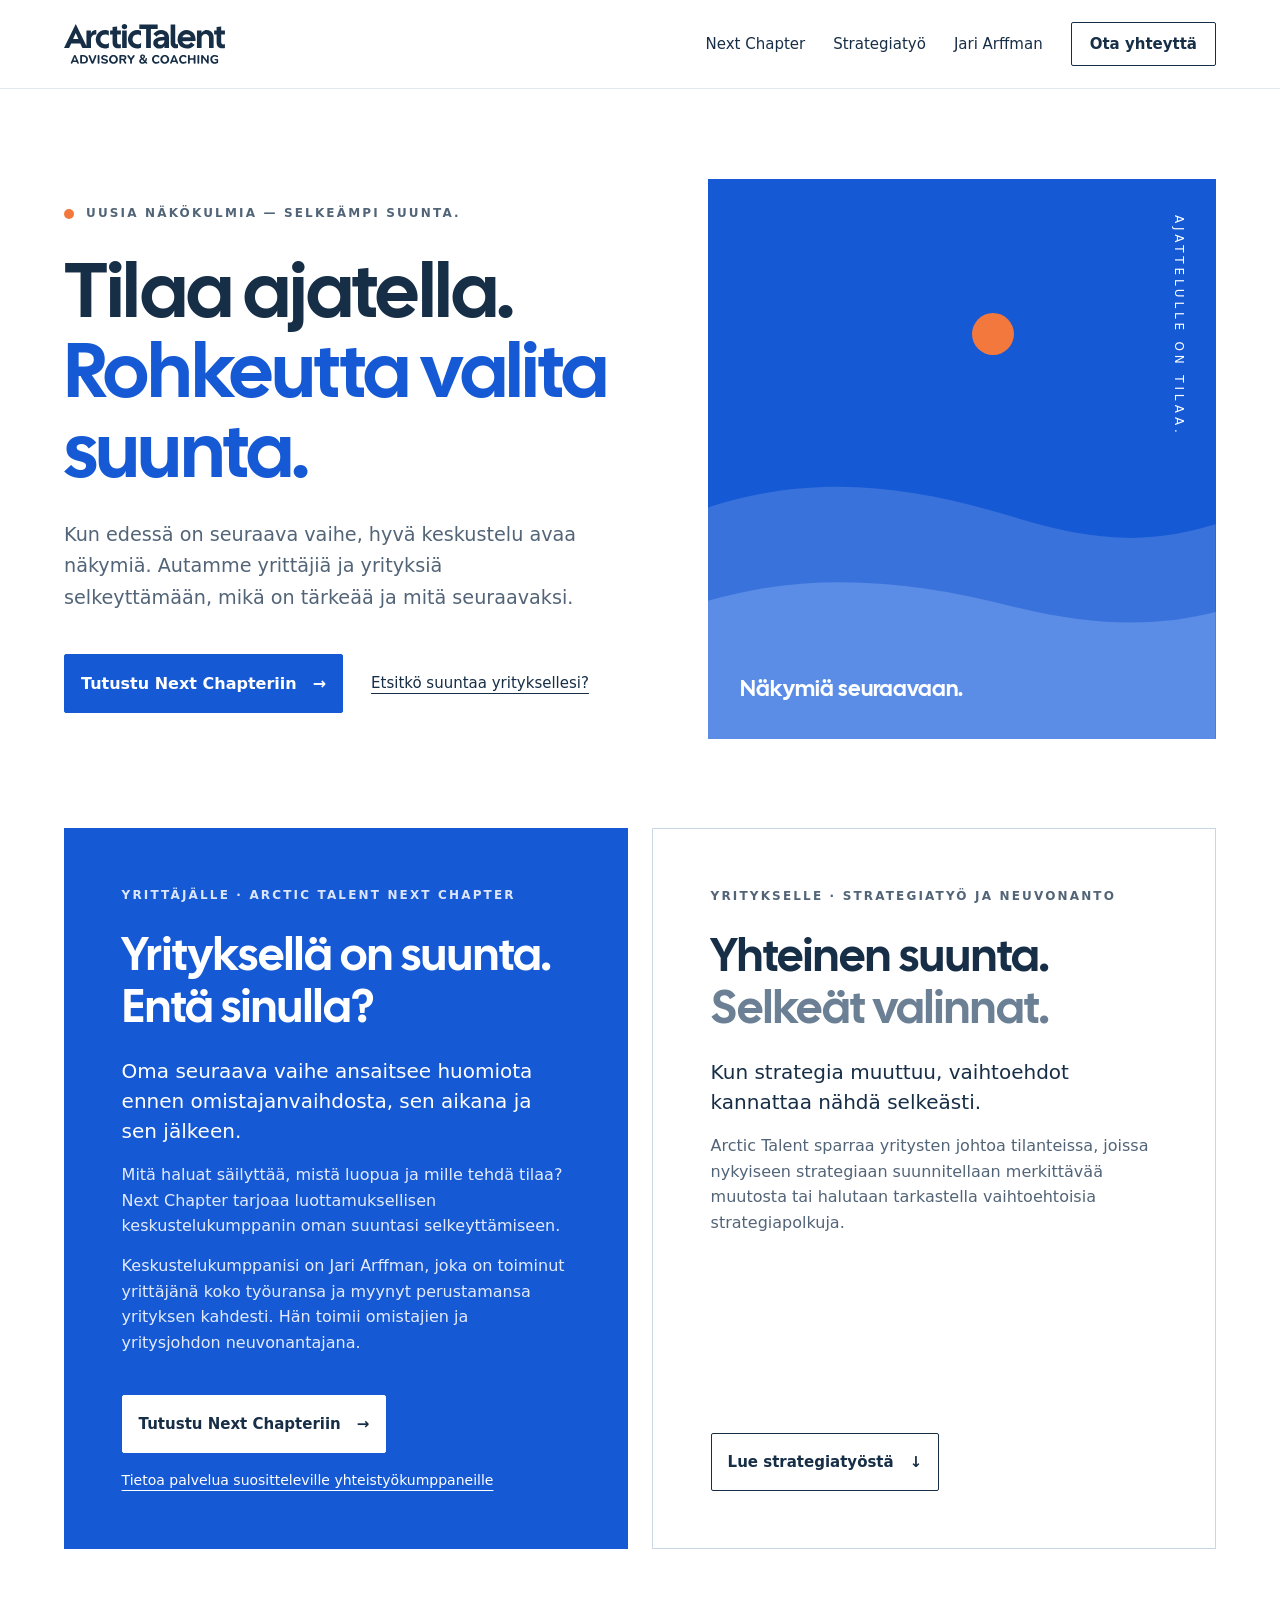
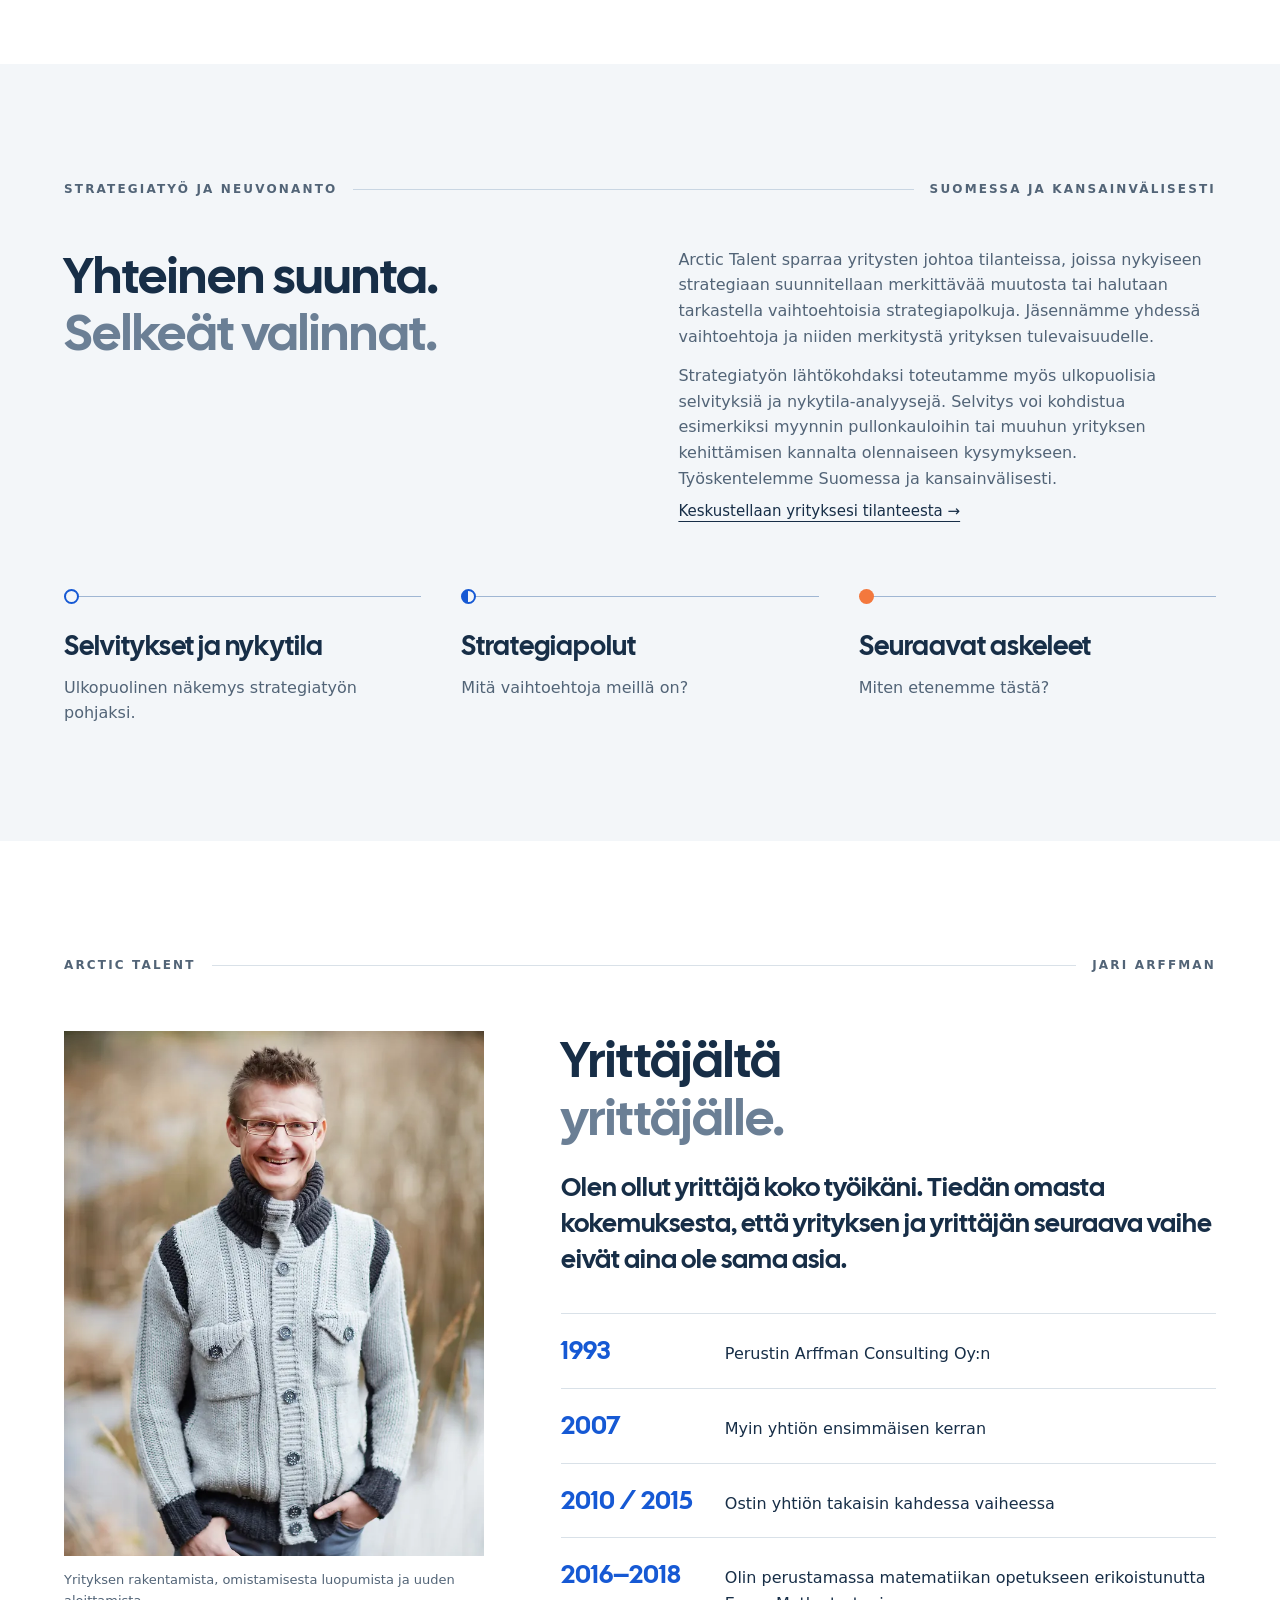
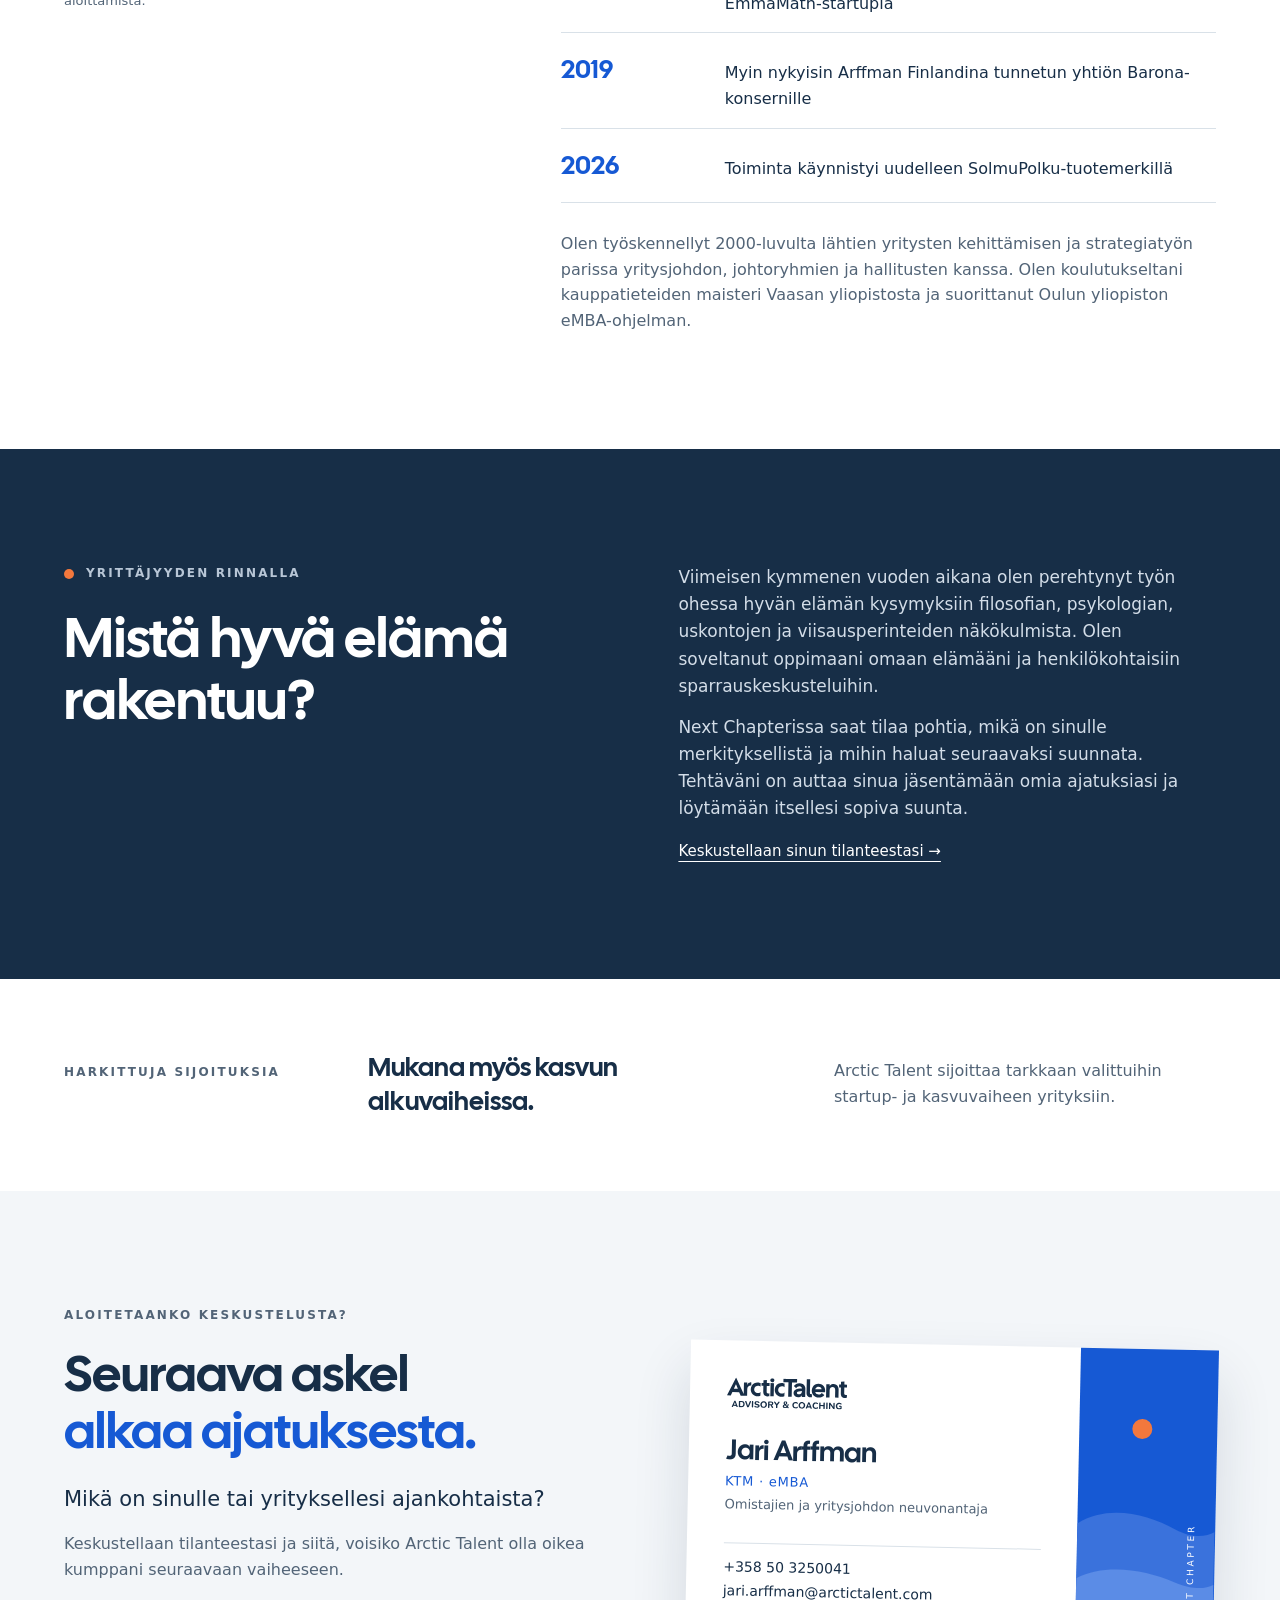
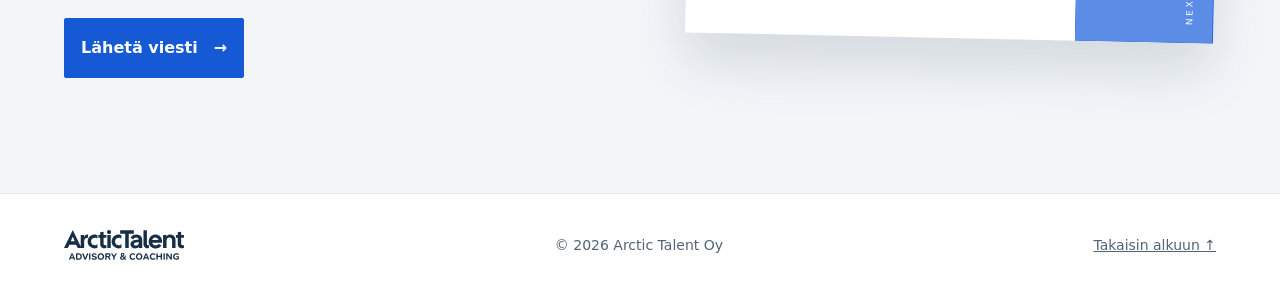
==== commit 9c2c2b64: "Painikkeiden sisämarginaali 1rem, style.css ?v=5 Co-Authored-By: Claude Opus 5.5 <noreply@anthropic." ====
--- a/index.html
+++ b/index.html
@@ -27,7 +27,7 @@
 <link rel="preconnect" href="https://fonts.gstatic.com" crossorigin>
 <link href="https://fonts.googleapis.com/css2?family=Cal+Sans&family=SN+Pro:ital,wght@0,200..900;1,200..900&display=swap" rel="stylesheet">
 
-  <link rel="stylesheet" href="/style.css?v=4">
+  <link rel="stylesheet" href="/style.css?v=5">
   <script src="/assets/reveal.js?v=2" defer></script>
   <script src="/assets/menu.js?v=1" defer></script>
 </head>
--- a/style.css
+++ b/style.css
@@ -91,7 +91,7 @@
   align-items: center;
   gap: 16px;
   min-height: 56px;
-  padding: 0 26px;
+  padding: 1rem;
   background: var(--blue);
   color: #fff;
   border: 1px solid var(--blue);
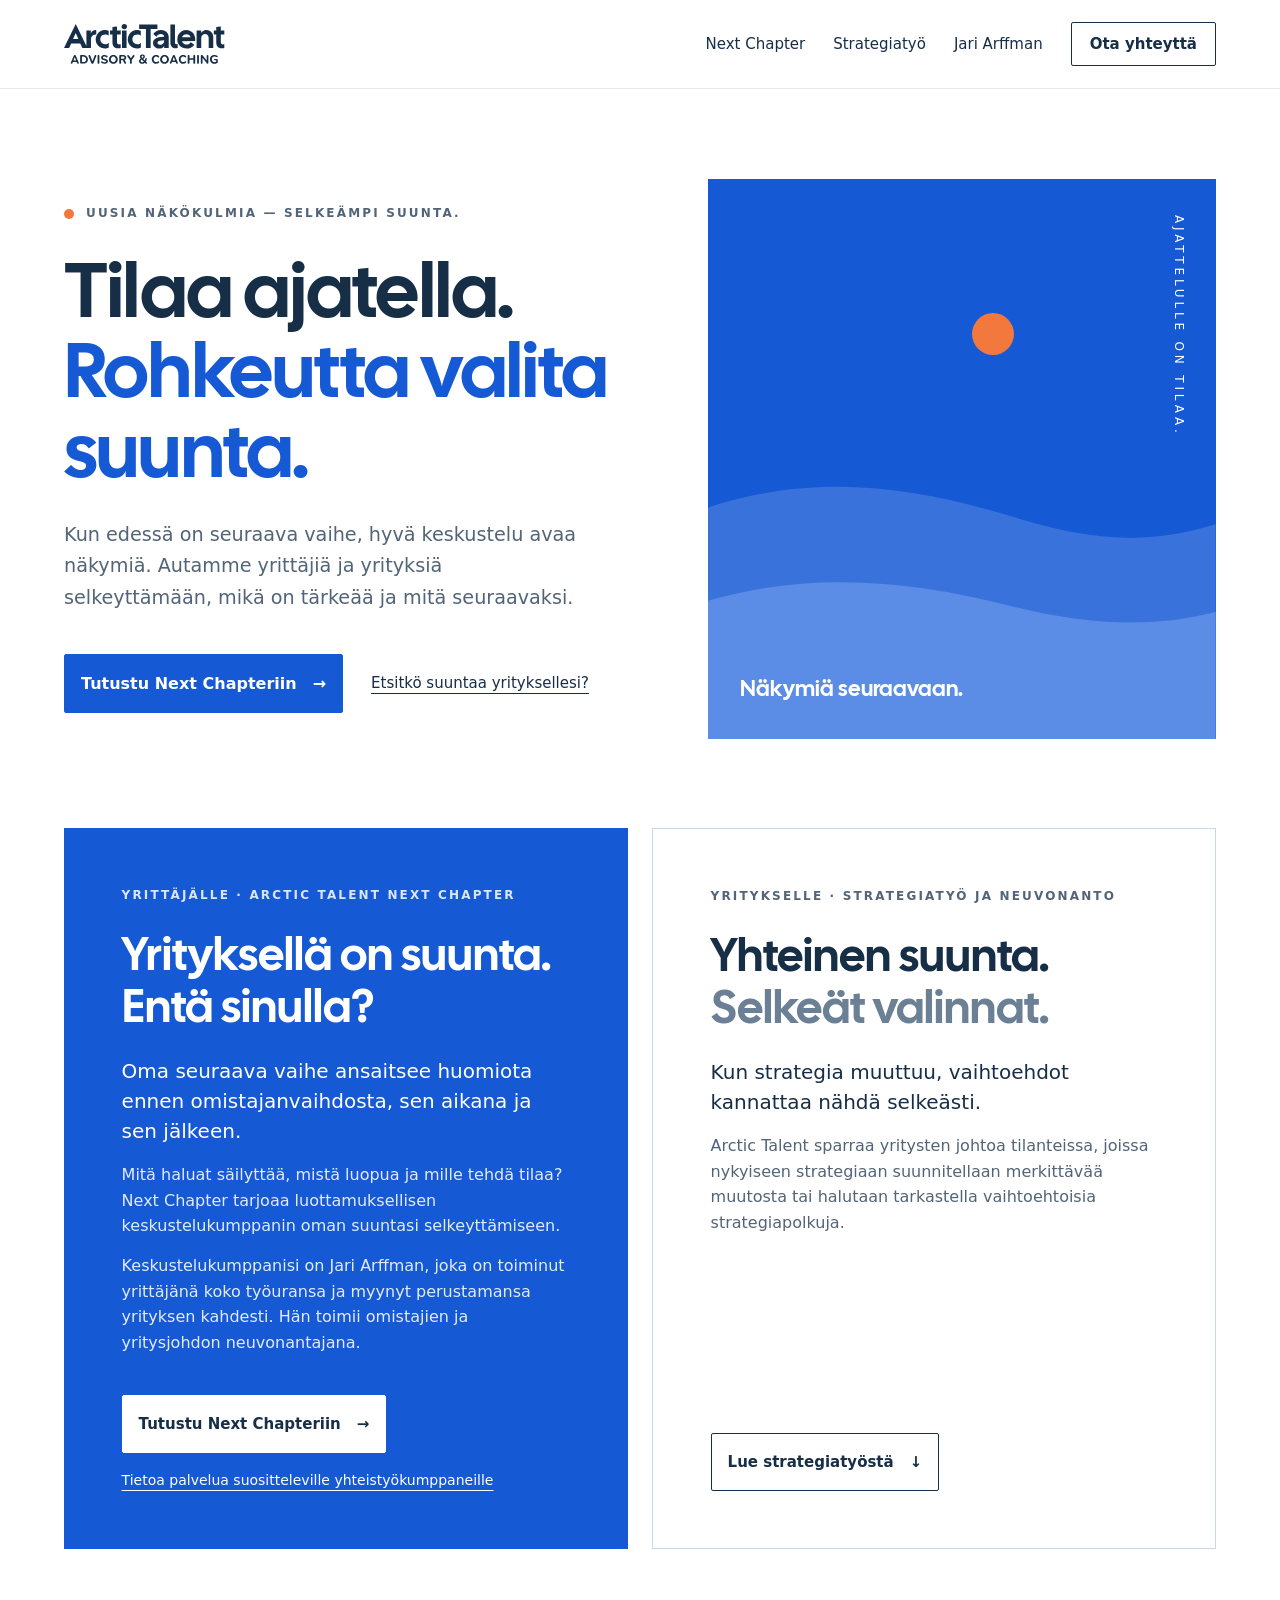
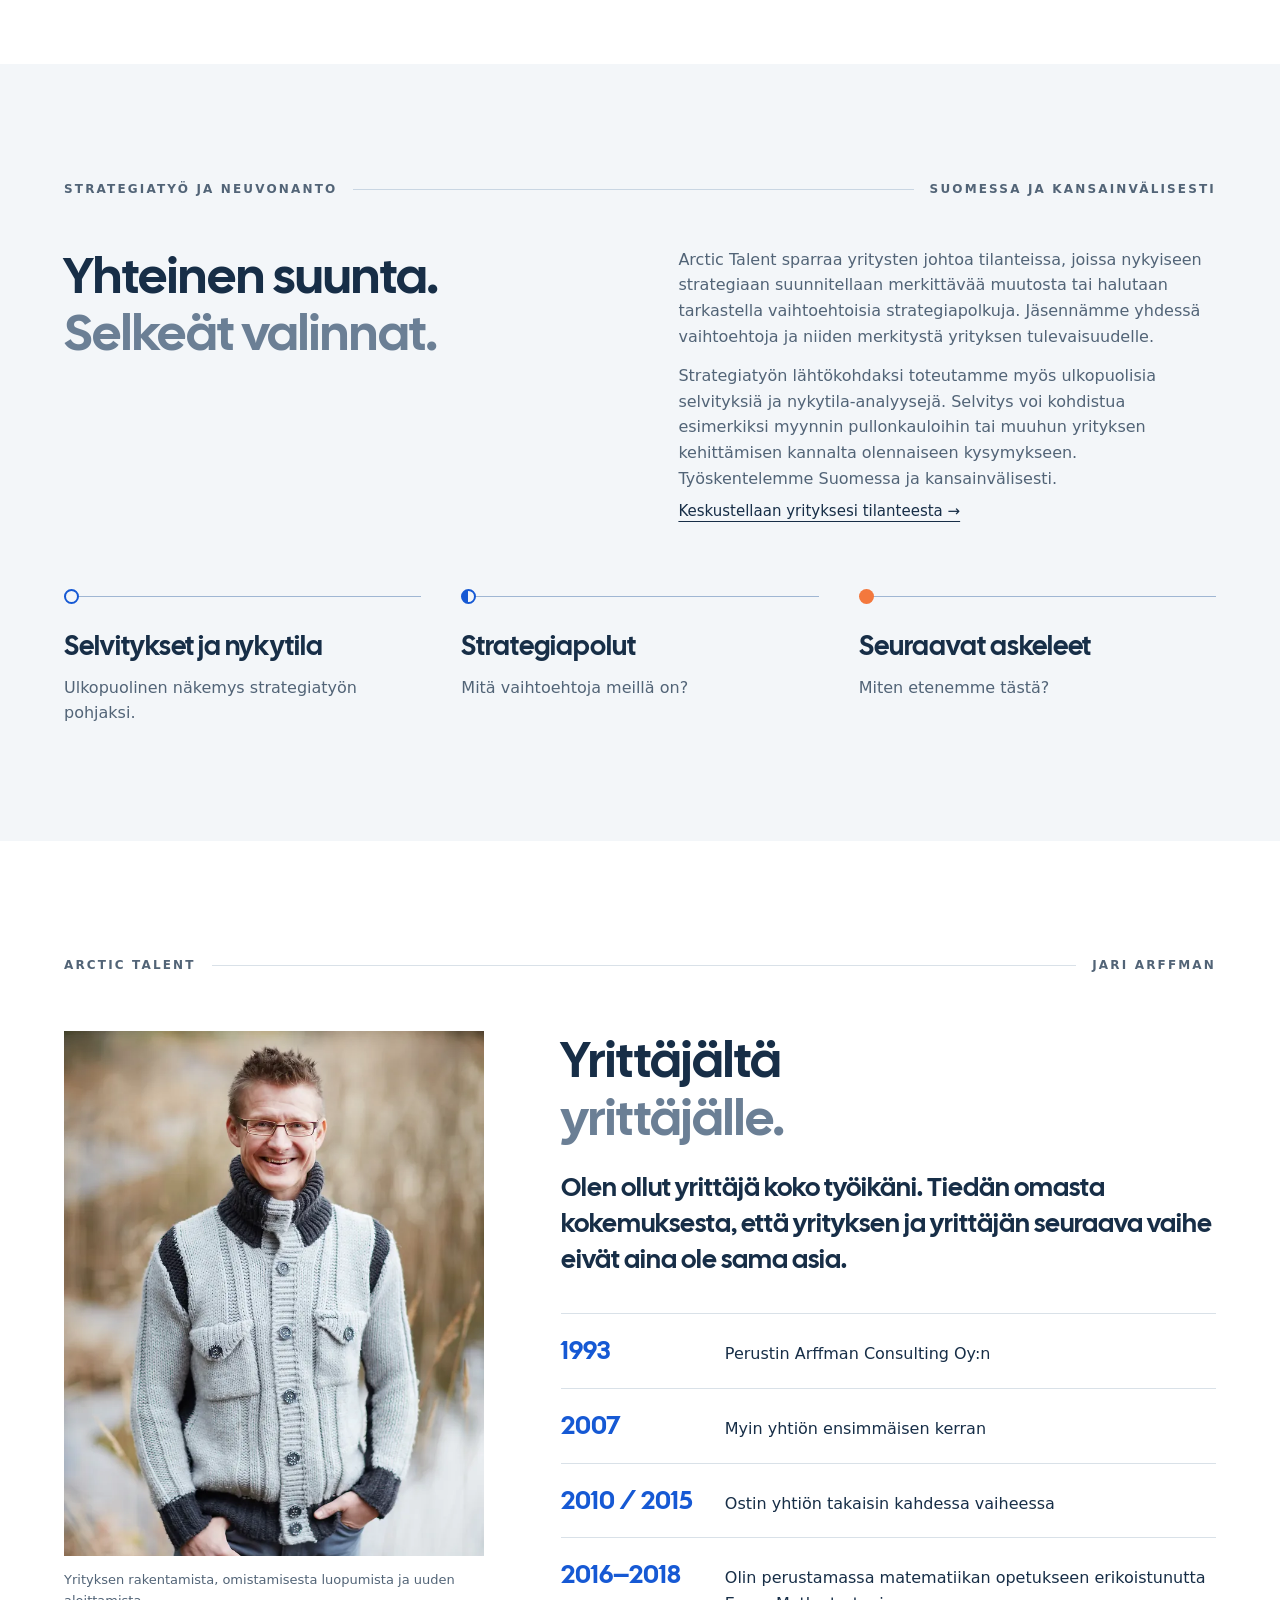
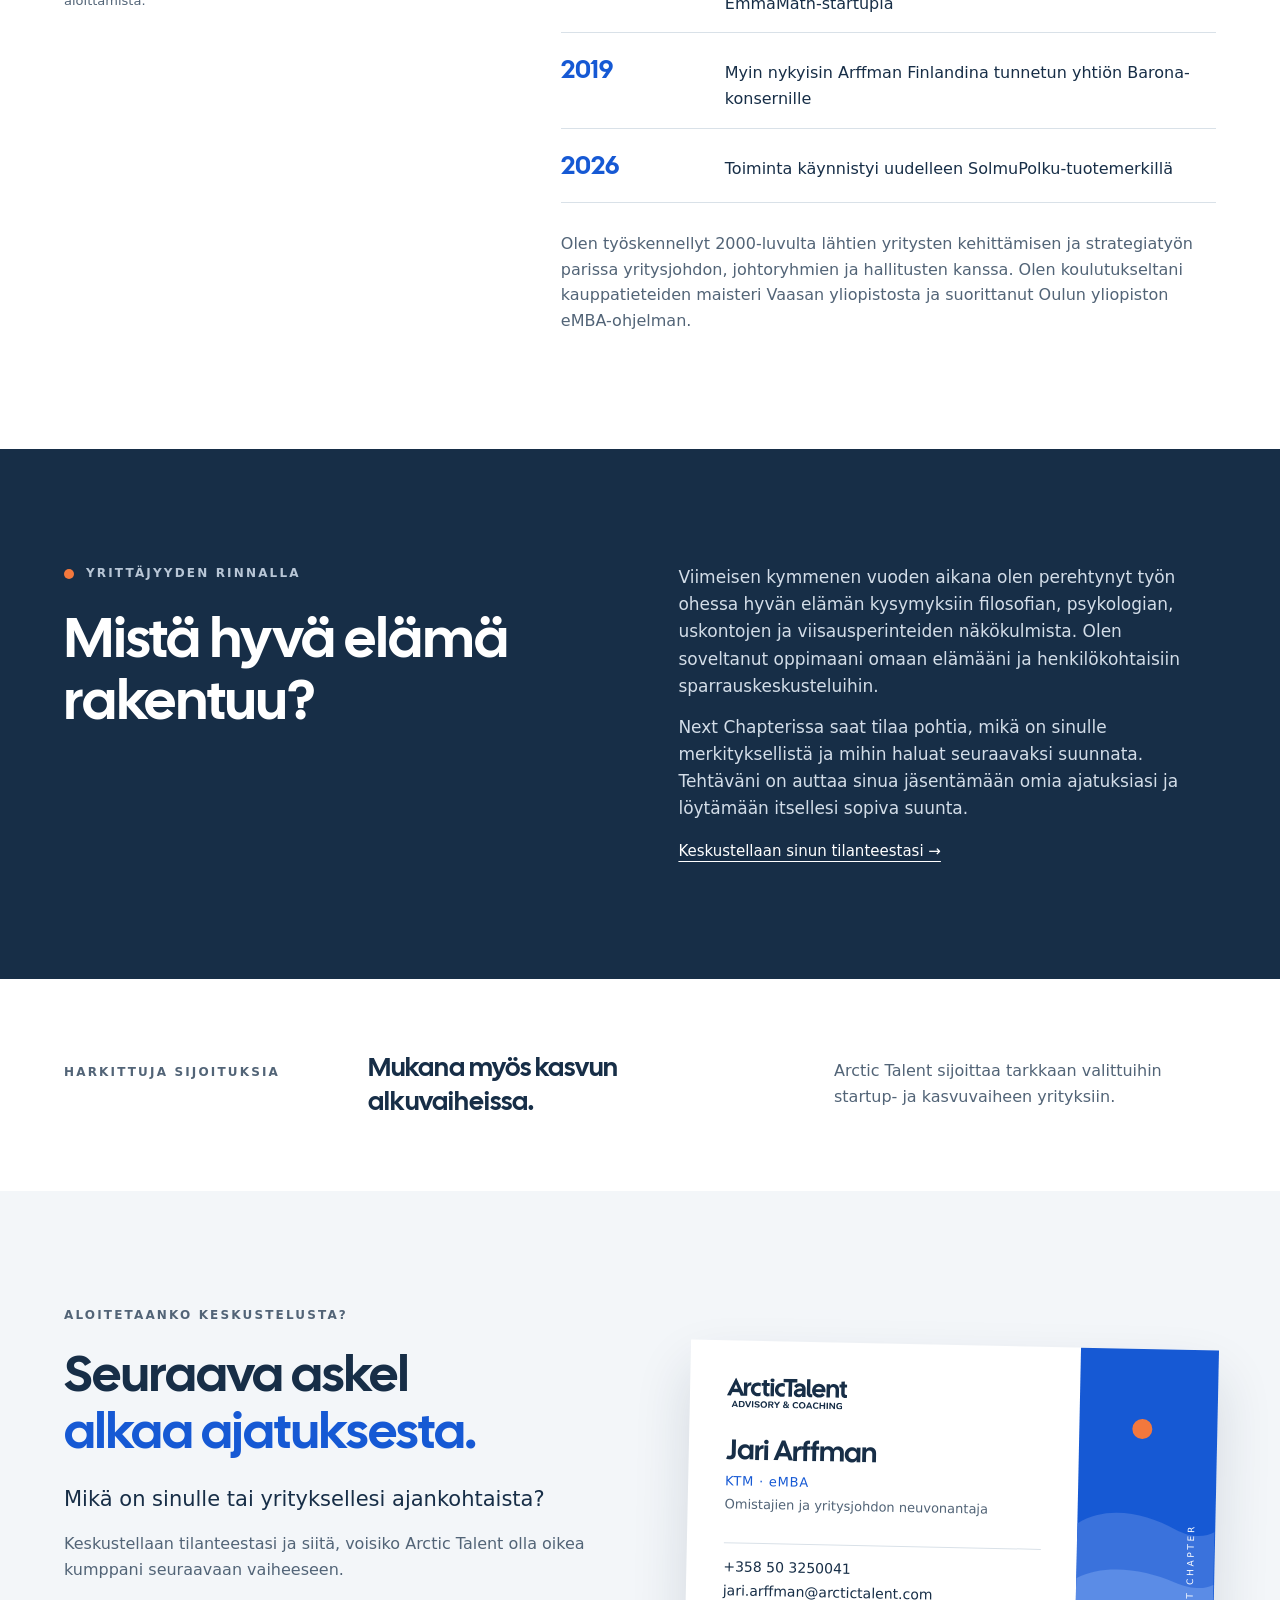
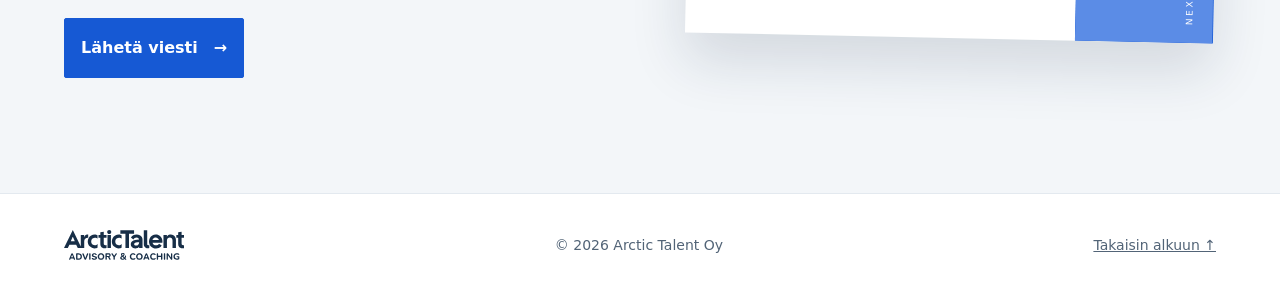
==== commit dffb19ce: "Logo SVG-symbolina: väri CSS:stä (--logo-color) - assets/ArcticTalent.svg: <symbol id="logo"> + fill" ====
--- a/index.html
+++ b/index.html
@@ -27,7 +27,7 @@
 <link rel="preconnect" href="https://fonts.gstatic.com" crossorigin>
 <link href="https://fonts.googleapis.com/css2?family=Cal+Sans&family=SN+Pro:ital,wght@0,200..900;1,200..900&display=swap" rel="stylesheet">
 
-  <link rel="stylesheet" href="/style.css?v=5">
+  <link rel="stylesheet" href="/style.css?v=6">
   <script src="/assets/reveal.js?v=2" defer></script>
   <script src="/assets/menu.js?v=1" defer></script>
 </head>
@@ -37,7 +37,7 @@
 
   <header class="site-header">
     <div class="wrap">
-      <a class="logo" href="/" aria-label="Arctic Talent – etusivu"><img src="/assets/ArcticTalent.svg?v=5" alt="" width="518" height="129"></a>
+      <a class="logo" href="/" aria-label="Arctic Talent – etusivu"><svg class="logo-svg" viewBox="0 0 518 129" width="518" height="129" aria-hidden="true" focusable="false"><use href="/assets/ArcticTalent.svg?v=6#logo"></use></svg></a>
       <button class="nav-toggle" type="button" aria-expanded="false" aria-controls="paavalikko"><span class="nav-toggle-label">Valikko</span><span class="nav-toggle-icon" aria-hidden="true"></span></button>
       <nav class="nav" id="paavalikko" aria-label="Päänavigaatio">
         <a href="/next-chapter/">Next Chapter</a>
@@ -194,7 +194,7 @@
         <div class="contact-card">
           <div class="bcard">
             <div class="bcard-body">
-              <img src="/assets/ArcticTalent.svg?v=5" alt="Arctic Talent – Advisory &amp; Coaching" width="518" height="129">
+              <svg class="logo-svg" viewBox="0 0 518 129" width="518" height="129" role="img" aria-label="Arctic Talent – Advisory &amp; Coaching"><use href="/assets/ArcticTalent.svg?v=6#logo"></use></svg>
               <div>
                 <p class="bcard-name">Jari Arffman</p>
                 <p class="bcard-degree">KTM · eMBA</p>
@@ -219,7 +219,7 @@
 
   <footer class="site-footer">
     <div class="wrap">
-      <a class="logo" href="#sisalto" aria-label="Arctic Talent – takaisin alkuun"><img src="/assets/ArcticTalent.svg?v=5" alt="" width="518" height="129"></a>
+      <a class="logo" href="#sisalto" aria-label="Arctic Talent – takaisin alkuun"><svg class="logo-svg" viewBox="0 0 518 129" width="518" height="129" aria-hidden="true" focusable="false"><use href="/assets/ArcticTalent.svg?v=6#logo"></use></svg></a>
       <span>© 2026 Arctic Talent Oy</span>
       <a href="#sisalto">Takaisin alkuun ↑</a>
     </div>
--- a/style.css
+++ b/style.css
@@ -7,6 +7,7 @@
 /* ===== Muuttujat ===== */
 :root {
   --ink: #172e47;
+  --logo-color: var(--ink);
   --muted: #526477;
   --soft: #6b7f95;
   --line: #d9e1e8;
@@ -117,13 +118,14 @@
 .site-header { padding: 22px var(--pad); border-bottom: 1px solid #e3e9ef; }
 .site-header .wrap { display: flex; flex-wrap: wrap; align-items: center; justify-content: space-between; gap: 18px 32px; }
 .logo { display: block; line-height: 0; }
-.logo img { display: block; height: 40px; width: auto; }
+.logo-svg { display: block; width: auto; color: var(--logo-color); }
+.logo .logo-svg { height: 40px; }
 .nav { display: flex; flex-wrap: wrap; align-items: center; gap: 8px 28px; font-size: 15px; }
 .nav a:not(.btn) { text-decoration: none; }
 
 .site-footer { padding: 36px var(--pad); border-top: 1px solid #e3e9ef; }
 .site-footer .wrap { display: flex; flex-wrap: wrap; align-items: center; justify-content: space-between; gap: 20px 32px; font-size: 14px; color: var(--muted); }
-.site-footer .logo img { height: 30px; }
+.site-footer .logo .logo-svg { height: 30px; }
 
 /* ===== Käyntikortin paneeli (sininen, aallot, aurinko) ===== */
 .panel { position: relative; overflow: hidden; background: var(--blue); }
@@ -224,7 +226,7 @@
   box-shadow: 0 24px 48px rgba(23, 46, 71, 0.10);
   transform: rotate(-1.5deg);
 }
-.sheet img { display: block; height: 26px; width: auto; }
+.sheet .logo-svg { height: 26px; }
 .sheet .label { margin-top: 28px; font-size: 11px; }
 .sheet-title { margin-top: 22px; font-family: var(--heading); font-size: 18px; }
 .sheet-lines { margin-top: 10px; display: flex; flex-direction: column; gap: 8px; }
@@ -306,7 +308,7 @@
   transform: rotate(1.2deg);
 }
 .bcard-body { flex: 1 1 auto; min-width: 0; padding: 7% 7% 6%; display: flex; flex-direction: column; justify-content: space-between; gap: 12px; }
-.bcard-body > img { align-self: flex-start; height: 30px; width: auto; }
+.bcard-body > .logo-svg { align-self: flex-start; height: 30px; }
 .bcard-name { font-family: var(--heading); font-size: clamp(22px, 2.2vw, 30px); line-height: 1.1; }
 .bcard-degree { margin-top: 6px; font-size: 13px; letter-spacing: 0.06em; color: var(--blue); }
 .bcard-role { margin-top: 2px; font-size: 13px; color: var(--muted); }
@@ -352,14 +354,14 @@
 
 /* ===== Pienet näytöt ===== */
 @media (max-width: 600px) {
-  .logo img { height: 32px; }
-  .site-footer .logo img { height: 26px; }
+  .logo .logo-svg { height: 32px; }
+  .site-footer .logo .logo-svg { height: 26px; }
   .nav { gap: 6px 20px; font-size: 14px; }
   .hero-art { min-height: 500px; }
   .hero-portrait { width: 60%; bottom: 32px; }
   .hero-art--home { min-height: 380px; }
   .bcard { aspect-ratio: auto; min-height: 220px; transform: none; }
-  .bcard-body > img { height: 24px; }
+  .bcard-body > .logo-svg { height: 24px; }
   .sheet { transform: none; padding: 28px; }
   .year { flex-basis: 100%; }
 }
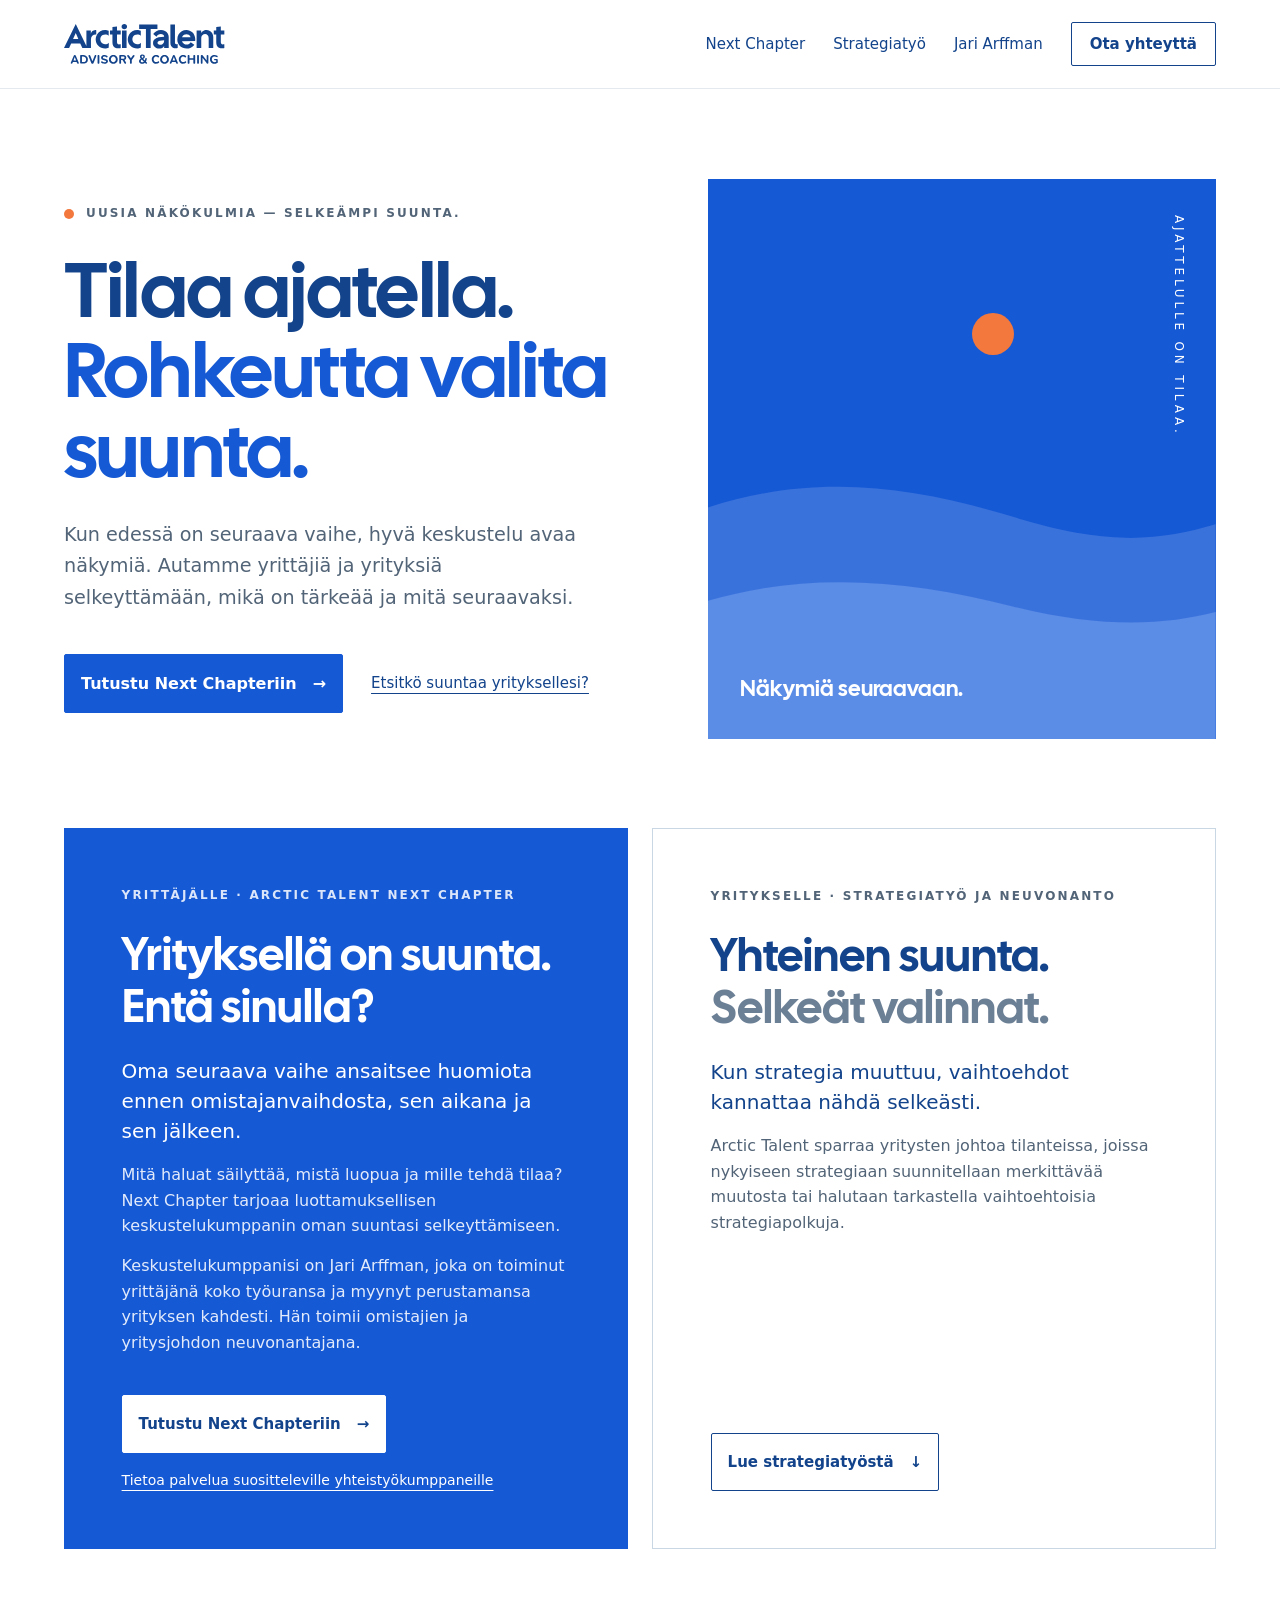
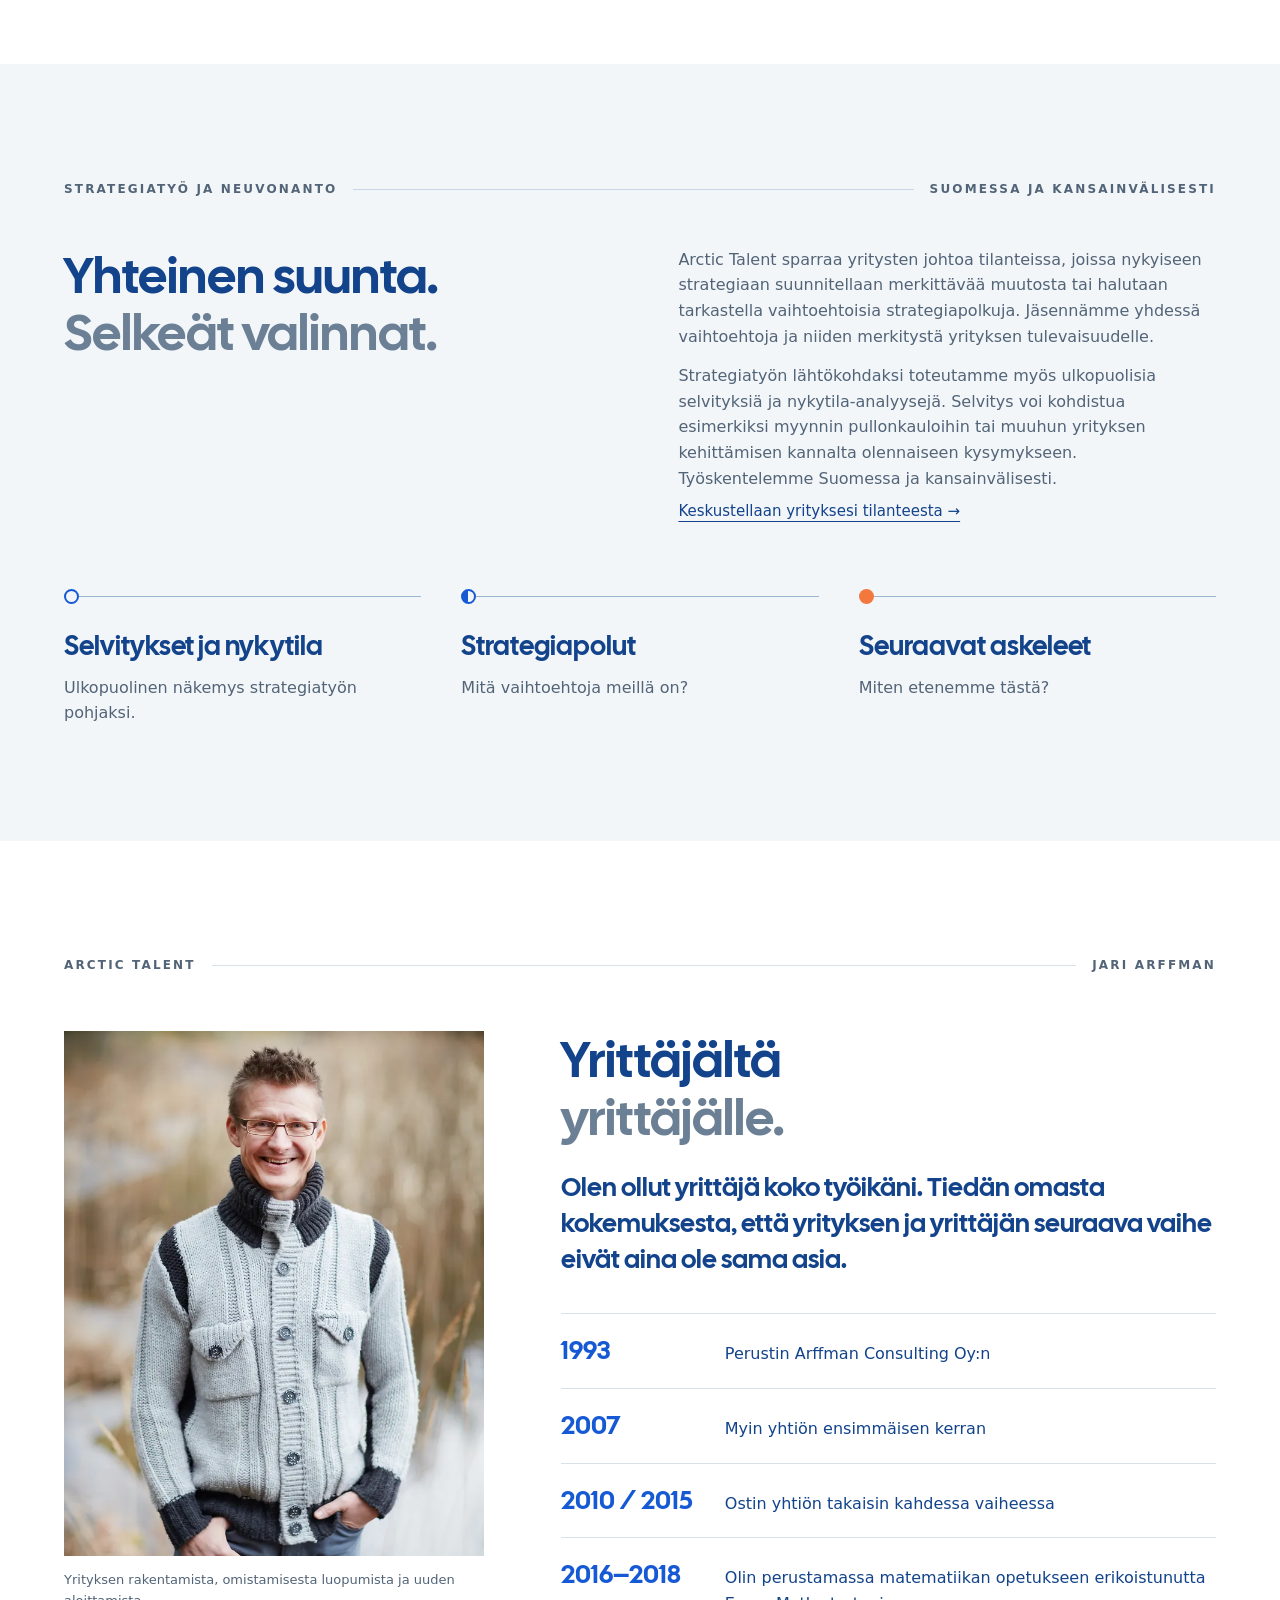
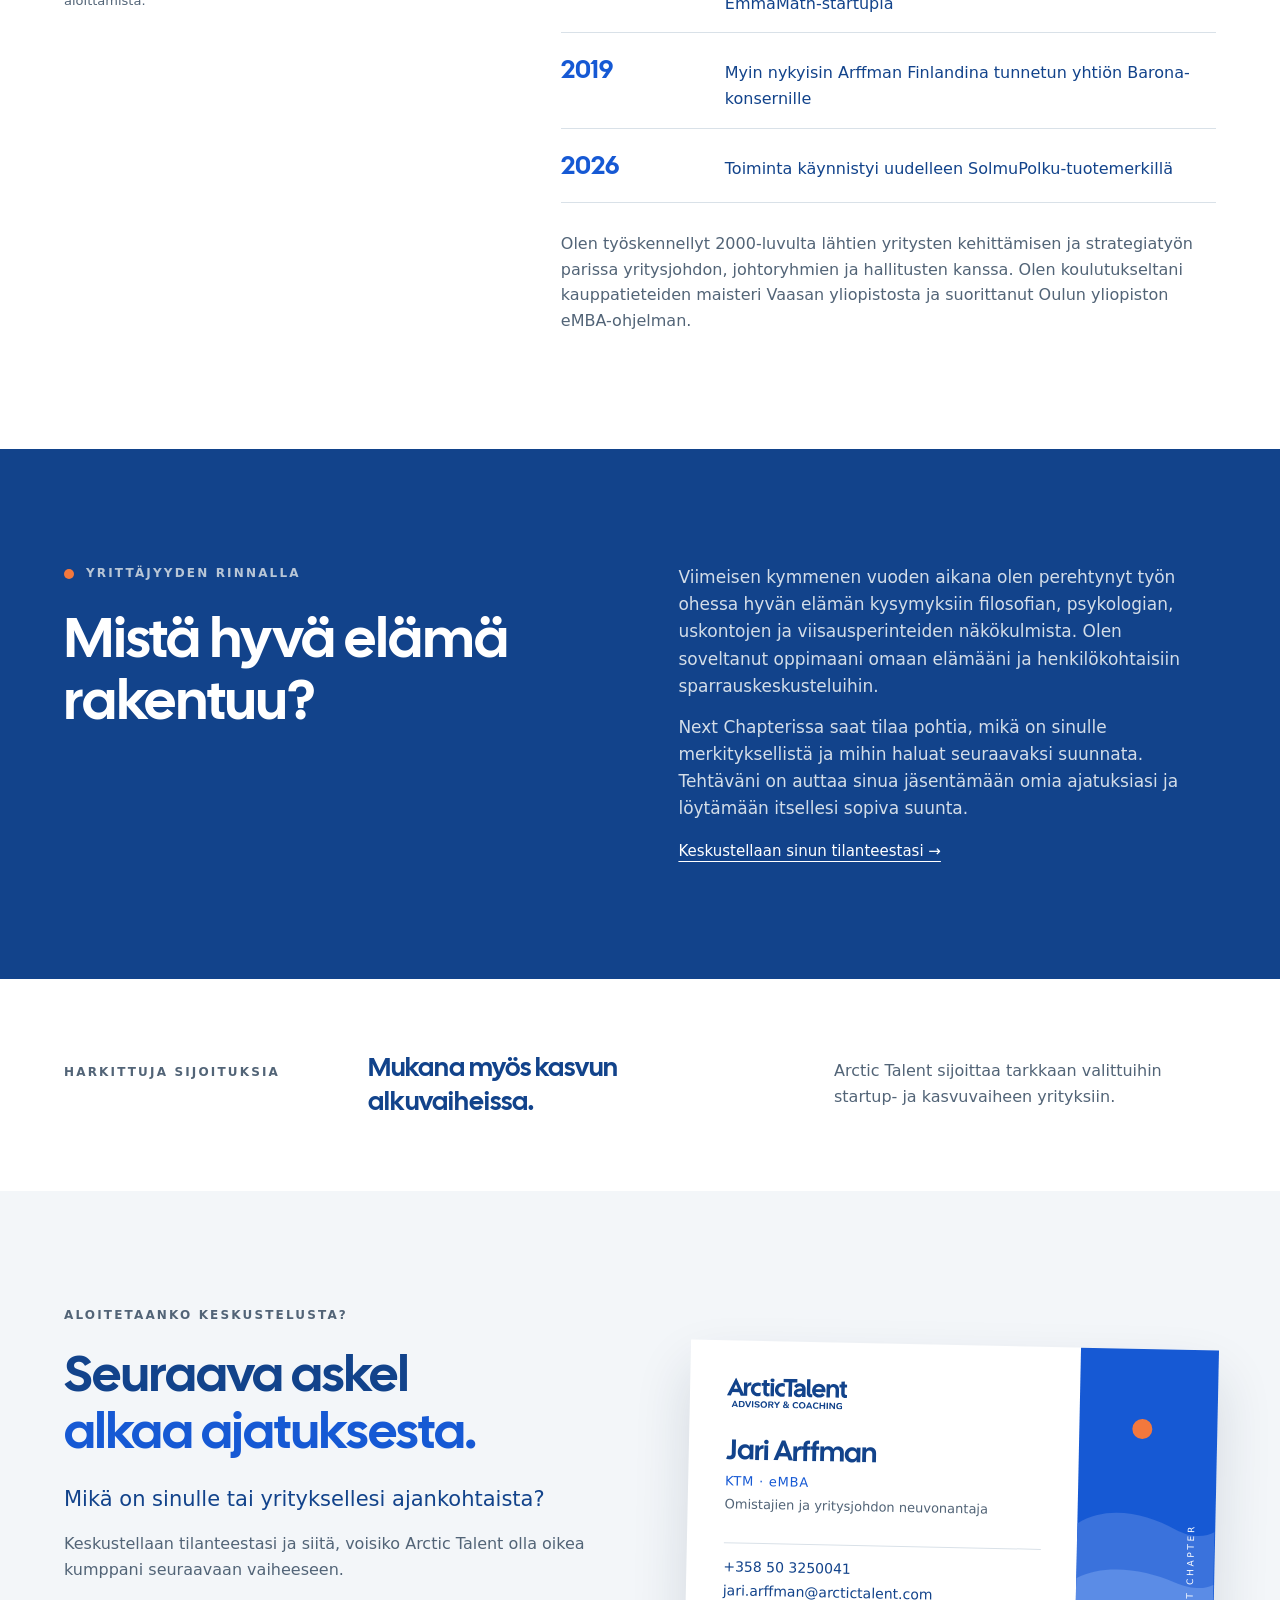
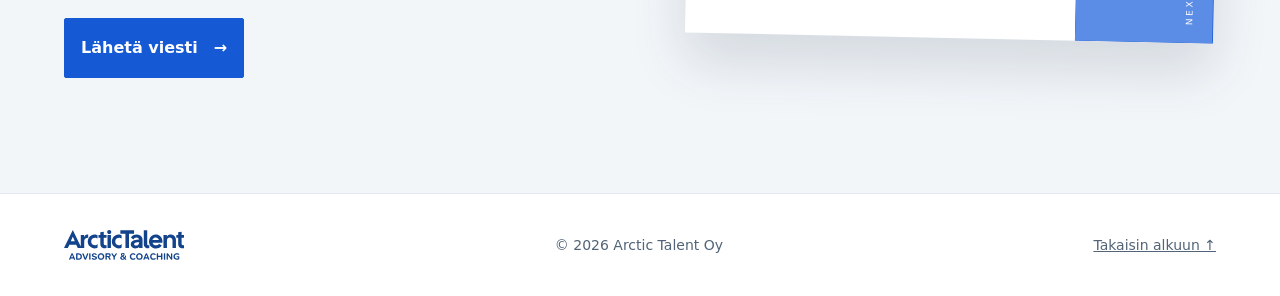
==== commit 8b0edb95: "Tekstiväri --ink #12438B, style.css ?v=7 Co-Authored-By: Claude Opus 5.5 <noreply@anthropic.com> Cla" ====
--- a/index.html
+++ b/index.html
@@ -27,7 +27,7 @@
 <link rel="preconnect" href="https://fonts.gstatic.com" crossorigin>
 <link href="https://fonts.googleapis.com/css2?family=Cal+Sans&family=SN+Pro:ital,wght@0,200..900;1,200..900&display=swap" rel="stylesheet">
 
-  <link rel="stylesheet" href="/style.css?v=6">
+  <link rel="stylesheet" href="/style.css?v=7">
   <script src="/assets/reveal.js?v=2" defer></script>
   <script src="/assets/menu.js?v=1" defer></script>
 </head>
--- a/style.css
+++ b/style.css
@@ -6,7 +6,7 @@
 
 /* ===== Muuttujat ===== */
 :root {
-  --ink: #172e47;
+  --ink: #12438B;
   --logo-color: var(--ink);
   --muted: #526477;
   --soft: #6b7f95;
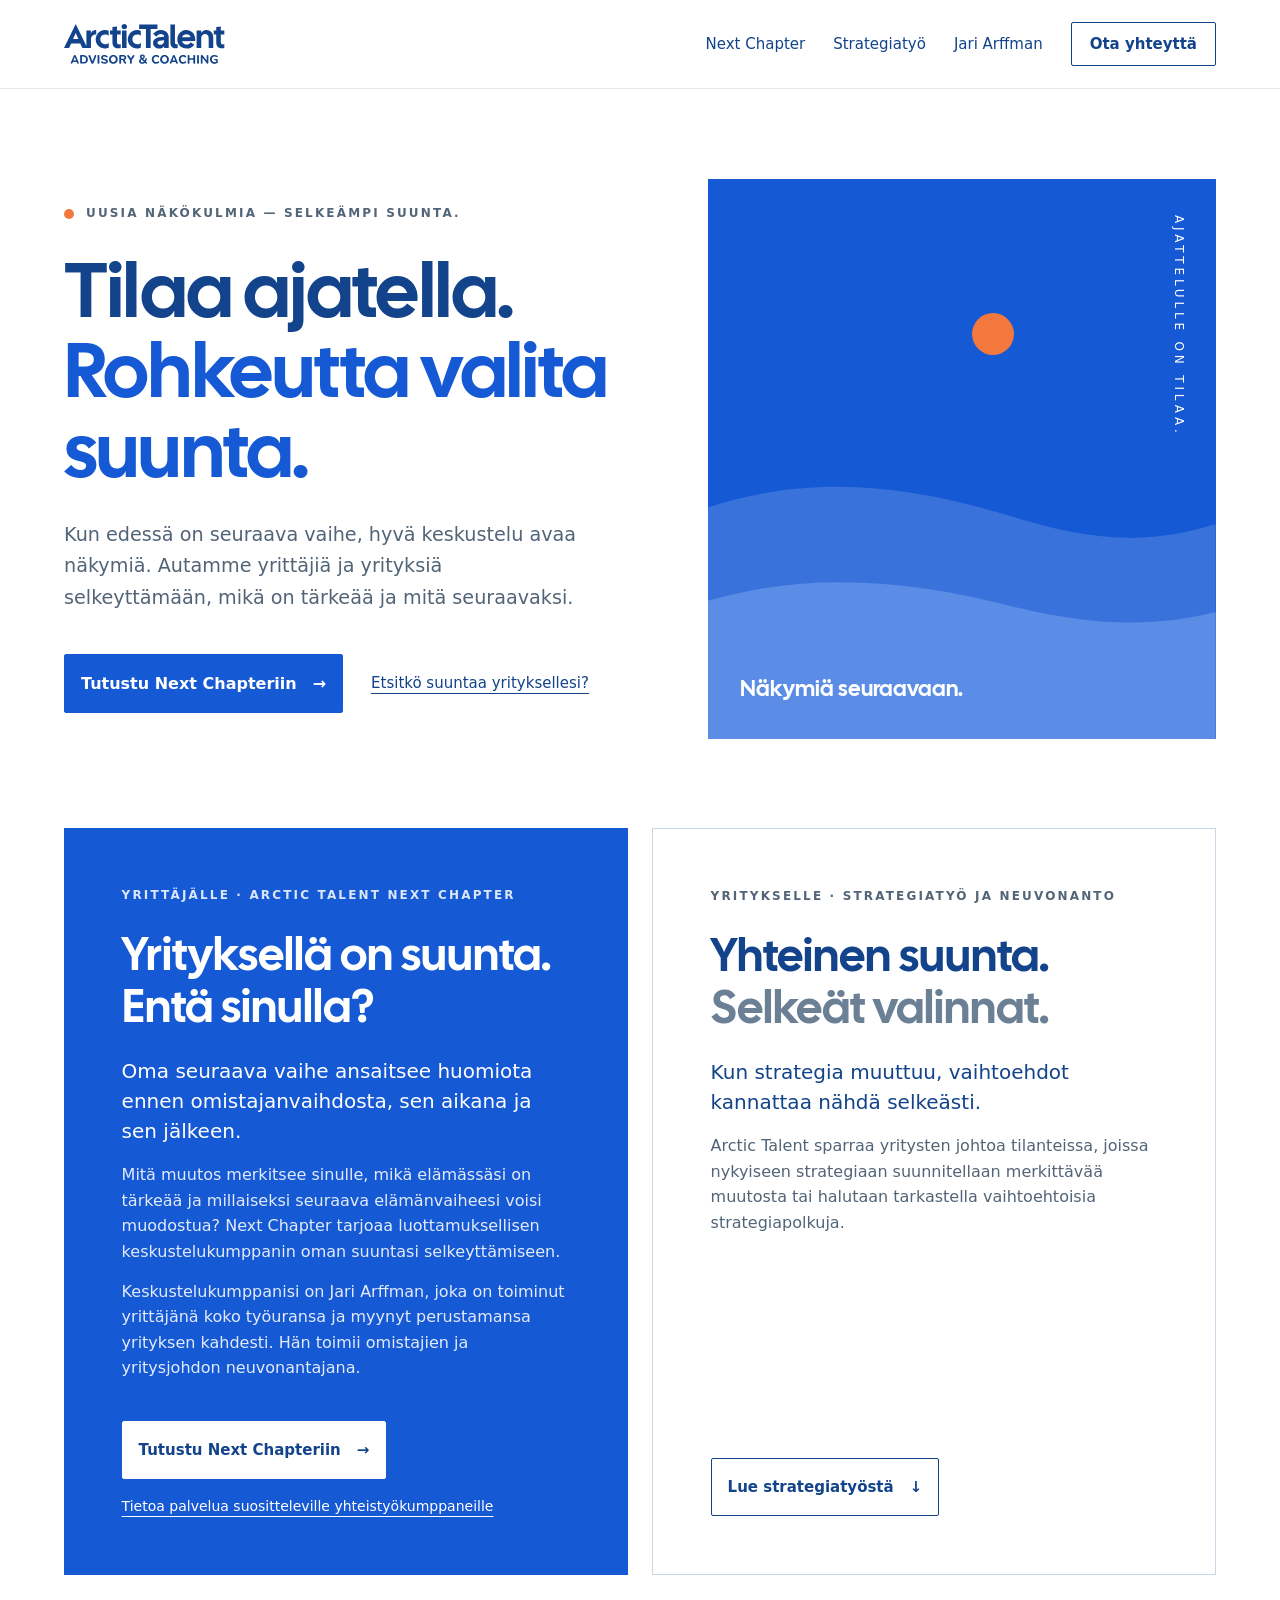
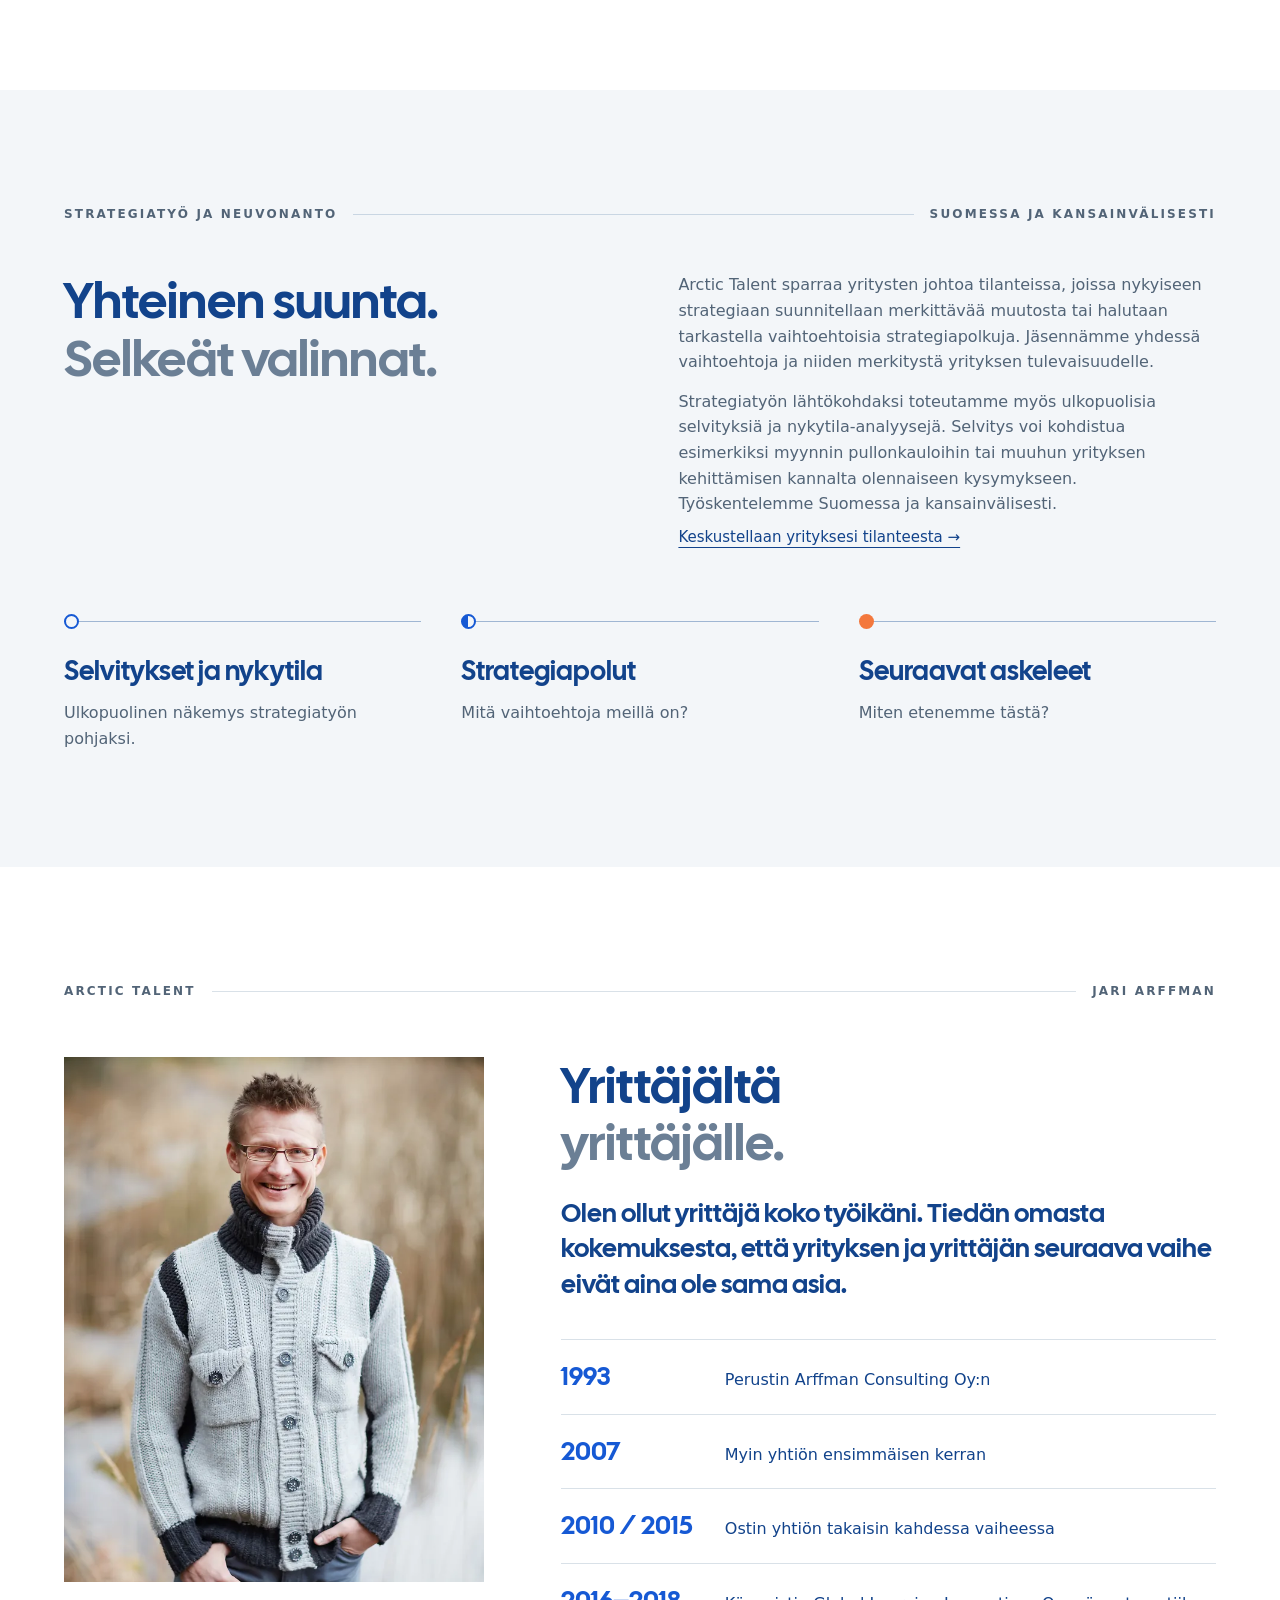
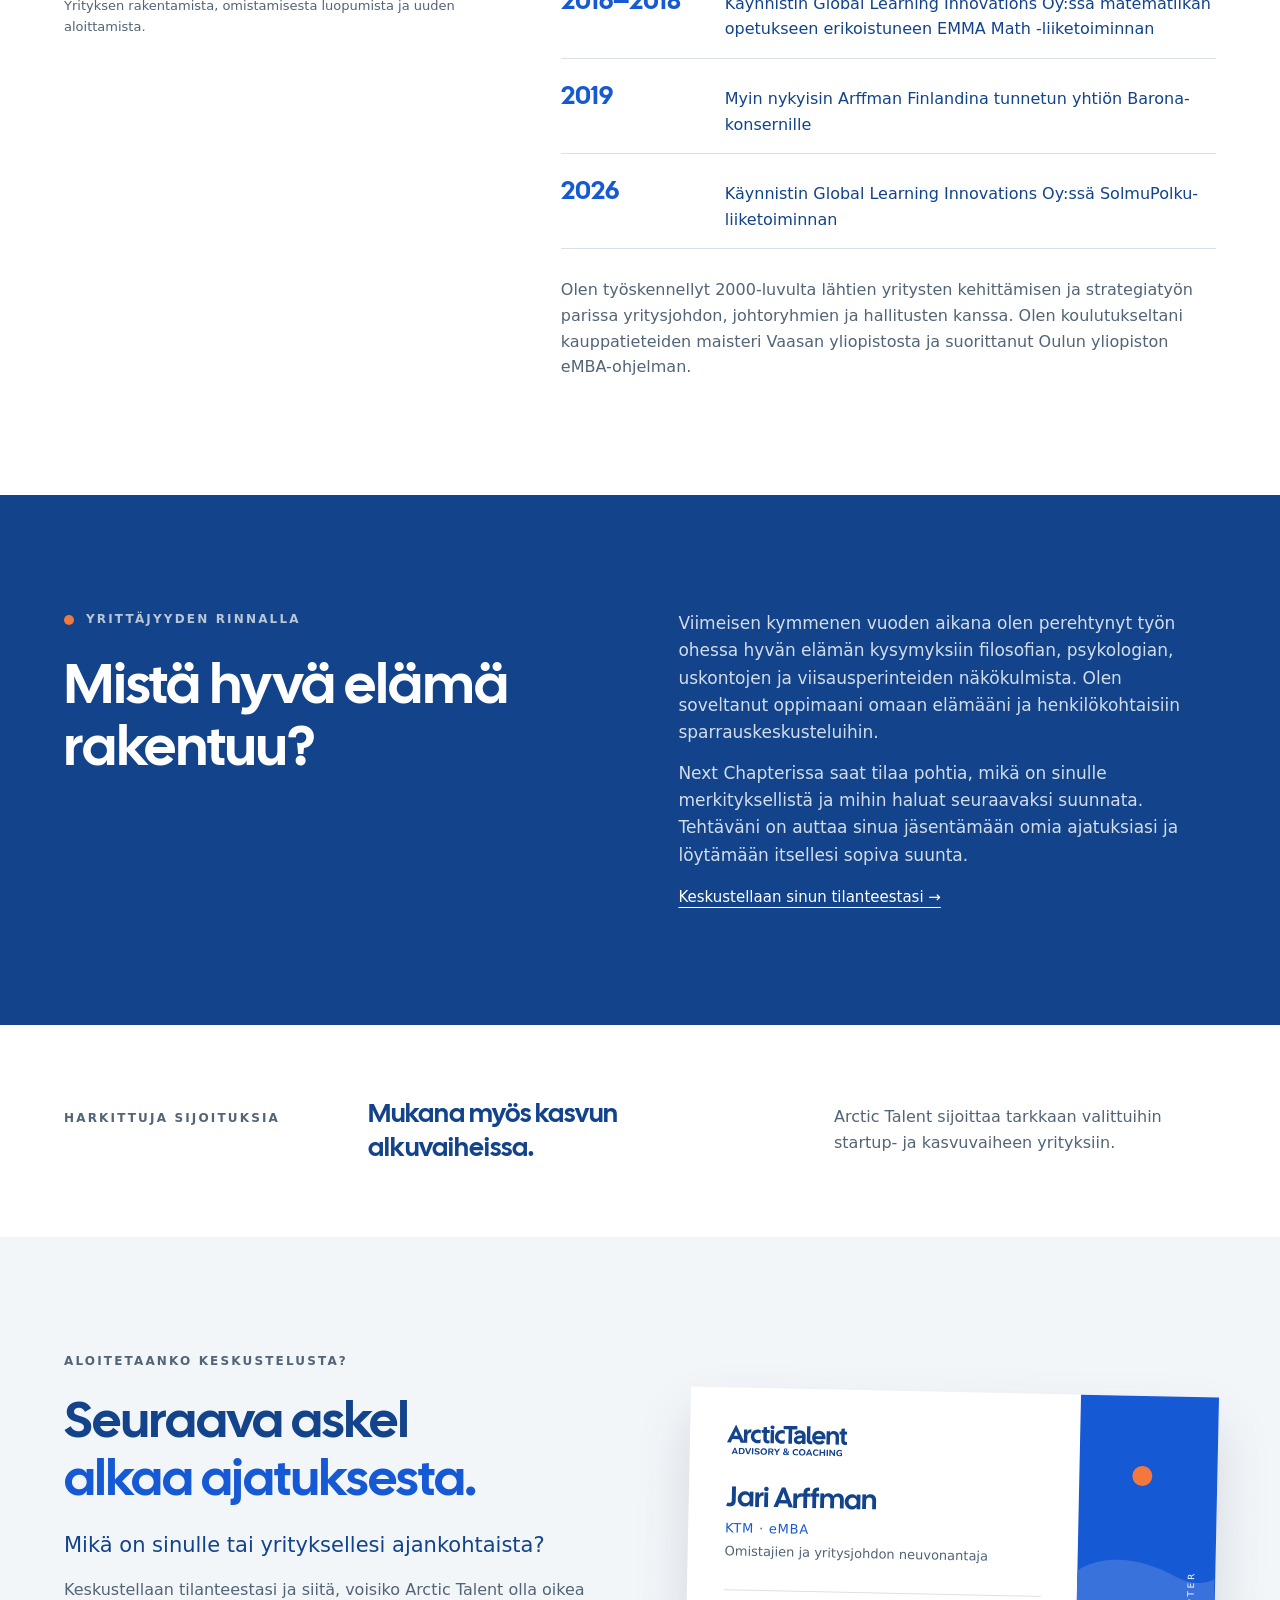
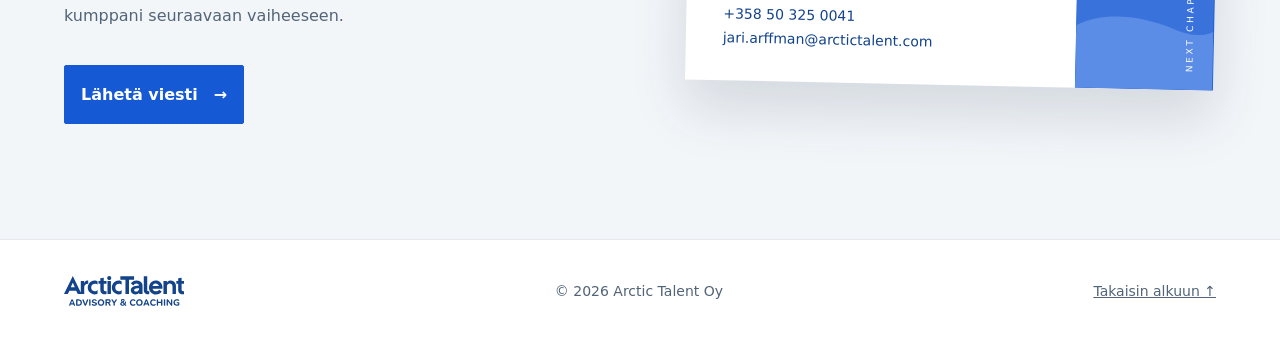
==== commit 02460b23: "Sisältökorjaukset: EMMA Math, SolmuPolku, Next Chapter -kysymys, puhelinnumeron muoto - aikajana: EM" ====
--- a/index.html
+++ b/index.html
@@ -77,7 +77,7 @@
           <h2>Yrityksellä on suunta.<br>Entä sinulla?</h2>
           <p class="lead-large">Oma seuraava vaihe ansaitsee huomiota ennen omistajanvaihdosta, sen aikana ja sen jälkeen.</p>
           <div class="stack body">
-            <p>Mitä haluat säilyttää, mistä luopua ja mille tehdä tilaa? Next Chapter tarjoaa luottamuksellisen keskustelukumppanin oman suuntasi selkeyttämiseen.</p>
+            <p>Mitä muutos merkitsee sinulle, mikä elämässäsi on tärkeää ja millaiseksi seuraava elämänvaiheesi voisi muodostua? Next Chapter tarjoaa luottamuksellisen keskustelukumppanin oman suuntasi selkeyttämiseen.</p>
             <p>Keskustelukumppanisi on Jari Arffman, joka on toiminut yrittäjänä koko työuransa ja myynyt perustamansa yrityksen kahdesti. Hän toimii omistajien ja yritysjohdon neuvonantajana.</p>
           </div>
           <div class="door-actions">
@@ -148,9 +148,9 @@
               <li><span class="year">1993</span><span class="year-text">Perustin Arffman Consulting Oy:n</span></li>
               <li><span class="year">2007</span><span class="year-text">Myin yhtiön ensimmäisen kerran</span></li>
               <li><span class="year">2010 / 2015</span><span class="year-text">Ostin yhtiön takaisin kahdessa vaiheessa</span></li>
-              <li><span class="year">2016–2018</span><span class="year-text">Olin perustamassa matematiikan opetukseen erikoistunutta EmmaMath-startupia</span></li>
+              <li><span class="year">2016–2018</span><span class="year-text">Käynnistin Global Learning Innovations Oy:ssä matematiikan opetukseen erikoistuneen EMMA Math -liiketoiminnan</span></li>
               <li><span class="year">2019</span><span class="year-text">Myin nykyisin Arffman Finlandina tunnetun yhtiön Barona-konsernille</span></li>
-              <li><span class="year">2026</span><span class="year-text">Toiminta käynnistyi uudelleen SolmuPolku-tuotemerkillä</span></li>
+              <li><span class="year">2026</span><span class="year-text">Käynnistin Global Learning Innovations Oy:ssä SolmuPolku-liiketoiminnan</span></li>
             </ol>
             <div class="stack body">
               <p>Olen työskennellyt 2000-luvulta lähtien yritysten kehittämisen ja strategiatyön parissa yritysjohdon, johtoryhmien ja hallitusten kanssa. Olen koulutukseltani kauppatieteiden maisteri Vaasan yliopistosta ja suorittanut Oulun yliopiston eMBA-ohjelman.</p>
@@ -201,7 +201,7 @@
                 <p class="bcard-role">Omistajien ja yritysjohdon neuvonantaja</p>
               </div>
               <div class="bcard-contact">
-                <a href="tel:+358503250041">+358 50 3250041</a>
+                <a href="tel:+358503250041">+358 50 325 0041</a>
                 <a href="mailto:jari.arffman@arctictalent.com">jari.arffman@arctictalent.com</a>
               </div>
             </div>
